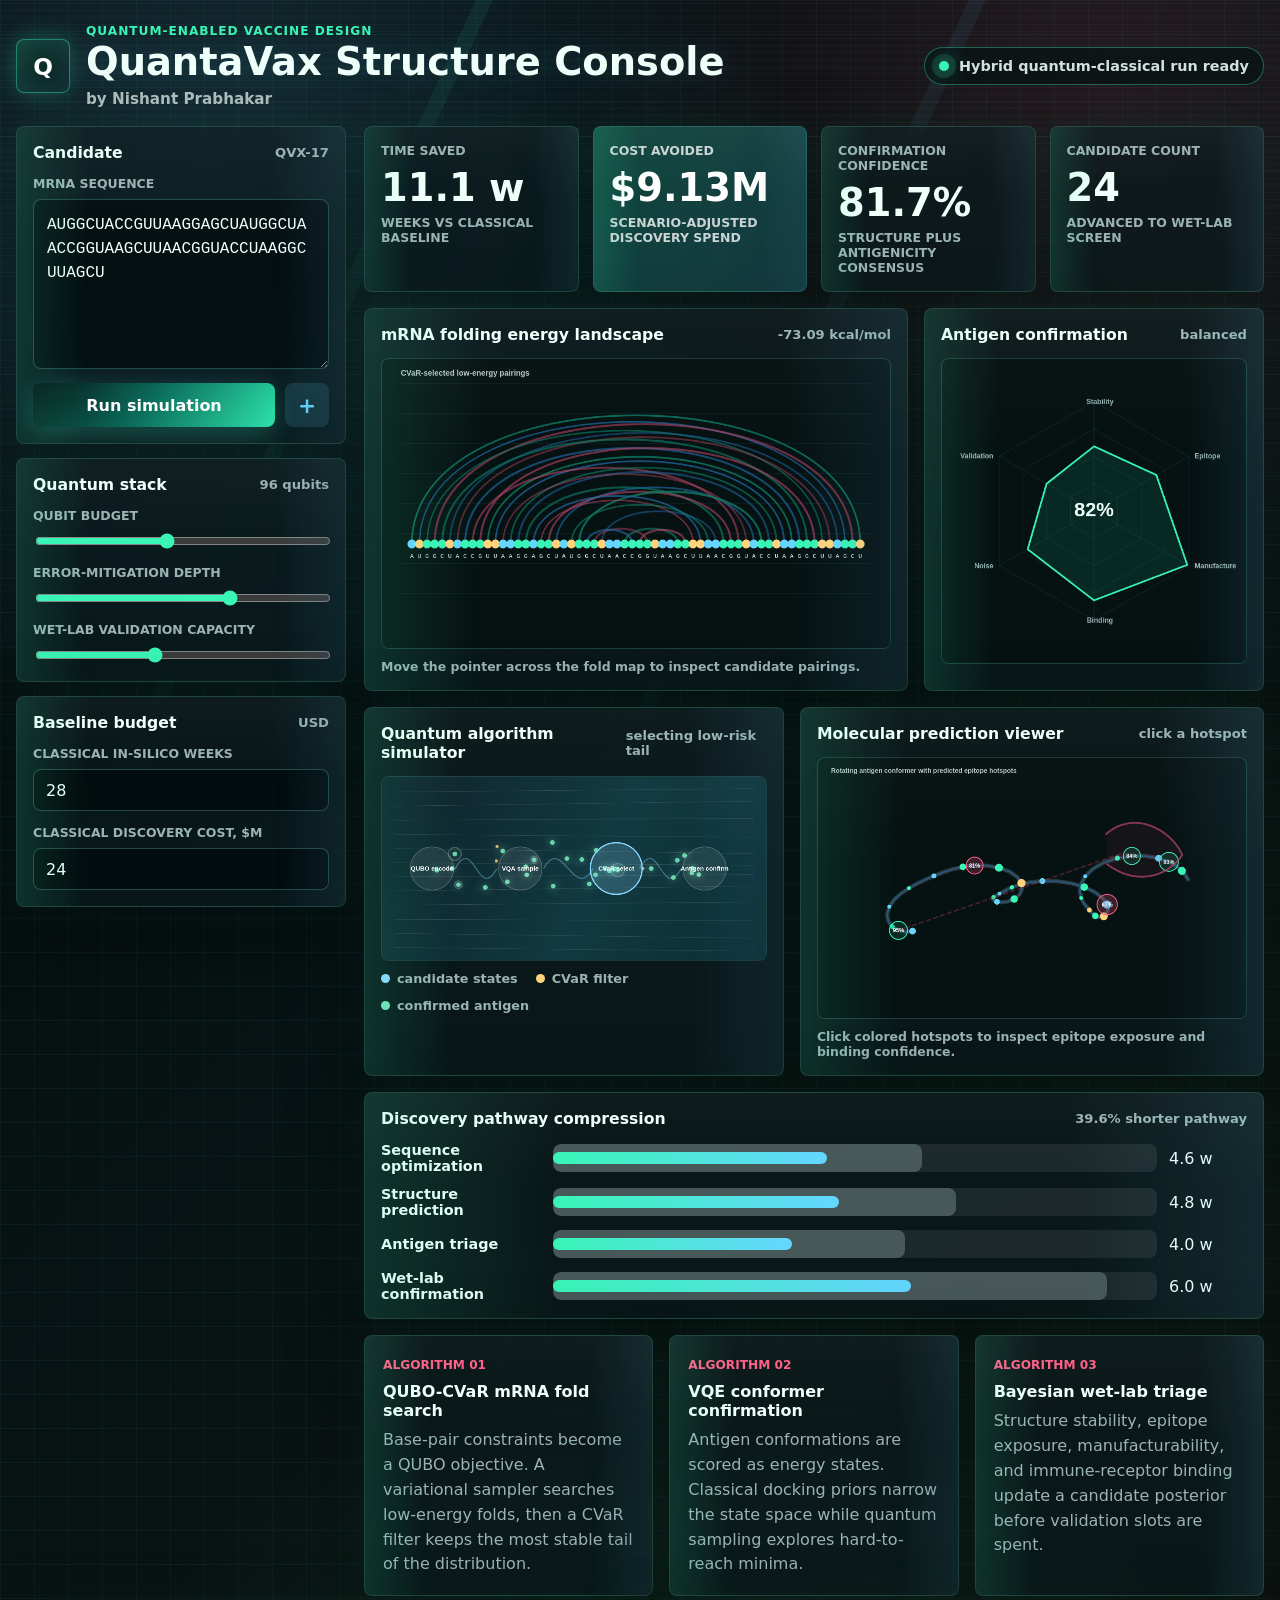
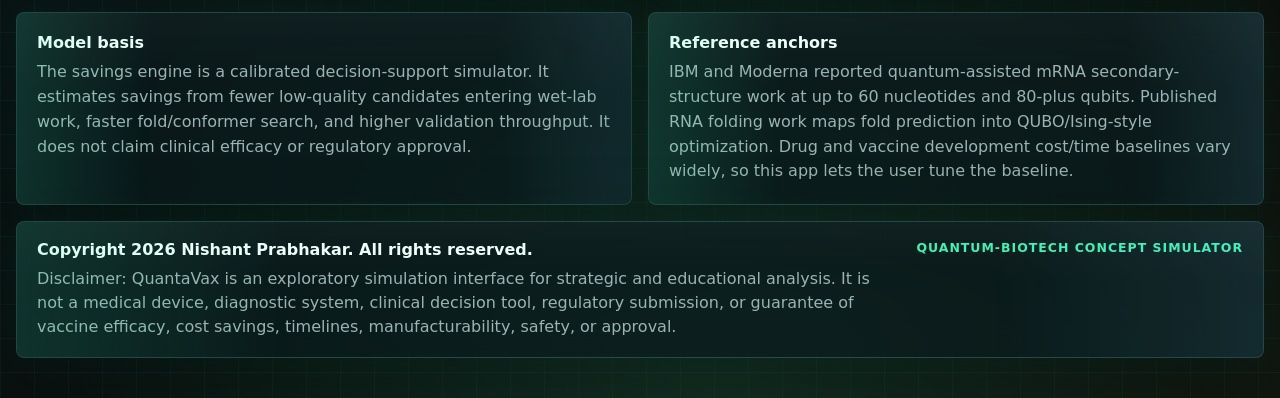
==== outputs/index.html @ ada28d78 "Build QuantaVax simulation app" ====
<!doctype html>
<html lang="en">
  <head>
    <meta charset="utf-8" />
    <meta name="viewport" content="width=device-width, initial-scale=1" />
    <title>QuantaVax | Quantum Vaccine Simulation</title>
    <link rel="stylesheet" href="./styles.css" />
  </head>
  <body>
    <main class="app-shell">
      <header class="topbar">
        <div class="brand">
          <div class="brand-mark" aria-hidden="true">Q</div>
          <div>
            <p class="eyebrow">Quantum-enabled vaccine design</p>
            <h1>QuantaVax Structure Console</h1>
            <p class="byline">by Nishant Prabhakar</p>
          </div>
        </div>
        <div class="status-strip" aria-label="simulation status">
          <span class="pulse-dot"></span>
          Hybrid quantum-classical run ready
        </div>
      </header>

      <section class="workspace-grid">
        <aside class="control-rail" aria-label="simulation controls">
          <div class="panel compact">
            <div class="panel-head">
              <h2>Candidate</h2>
              <span id="candidateTag">QVX-17</span>
            </div>
            <label class="field">
              <span>mRNA sequence</span>
              <textarea id="sequenceInput" spellcheck="false">AUGGCUACCGUUAAGGAGCUAUGGCUAACCGGUAAGCUUAACGGUACCUAAGGCUUAGCU</textarea>
            </label>
            <div class="button-row">
              <button id="runButton" class="primary-button" type="button">Run simulation</button>
              <button id="mutateButton" class="icon-button" type="button" aria-label="Generate variant" title="Generate variant">+</button>
            </div>
          </div>

          <div class="panel compact">
            <div class="panel-head">
              <h2>Quantum stack</h2>
              <span id="qubitReadout">96 qubits</span>
            </div>
            <label class="slider">
              <span>Qubit budget</span>
              <input id="qubits" type="range" min="48" max="156" value="96" step="12" />
            </label>
            <label class="slider">
              <span>Error-mitigation depth</span>
              <input id="mitigation" type="range" min="1" max="10" value="7" step="1" />
            </label>
            <label class="slider">
              <span>Wet-lab validation capacity</span>
              <input id="labCapacity" type="range" min="4" max="24" value="12" step="2" />
            </label>
          </div>

          <div class="panel compact">
            <div class="panel-head">
              <h2>Baseline budget</h2>
              <span>USD</span>
            </div>
            <label class="field small-field">
              <span>Classical in-silico weeks</span>
              <input id="baseWeeks" type="number" min="4" max="104" value="28" />
            </label>
            <label class="field small-field">
              <span>Classical discovery cost, $M</span>
              <input id="baseCost" type="number" min="1" max="250" value="24" step="0.5" />
            </label>
          </div>
        </aside>

        <section class="main-stage" aria-label="simulation outputs">
          <div class="metric-band">
            <article class="metric-card">
              <span>Time saved</span>
              <strong id="timeSaved">--</strong>
              <small id="timeContext">weeks vs classical baseline</small>
            </article>
            <article class="metric-card accent">
              <span>Cost avoided</span>
              <strong id="costSaved">--</strong>
              <small id="costContext">scenario-adjusted discovery spend</small>
            </article>
            <article class="metric-card">
              <span>Confirmation confidence</span>
              <strong id="confidence">--</strong>
              <small>structure plus antigenicity consensus</small>
            </article>
            <article class="metric-card">
              <span>Candidate count</span>
              <strong id="candidateCount">--</strong>
              <small>advanced to wet-lab screen</small>
            </article>
          </div>

          <div class="visual-grid">
            <article class="visual-panel folding-panel">
              <div class="panel-head">
                <h2>mRNA folding energy landscape</h2>
                <span id="energyReadout">0.00 kcal/mol</span>
              </div>
              <canvas id="foldCanvas" width="920" height="520" aria-label="RNA folding visualization"></canvas>
              <div class="canvas-hint" id="foldHint">Move the pointer across the fold map to inspect candidate pairings.</div>
            </article>

            <article class="visual-panel">
              <div class="panel-head">
                <h2>Antigen confirmation</h2>
                <span id="riskLabel">balanced</span>
              </div>
              <canvas id="radarCanvas" width="520" height="520" aria-label="antigen confirmation radar"></canvas>
            </article>
          </div>

          <div class="simulation-grid">
            <article class="visual-panel quantum-panel">
              <div class="panel-head">
                <h2>Quantum algorithm simulator</h2>
                <span id="quantumStage">sampling states</span>
              </div>
              <canvas id="quantumCanvas" width="920" height="440" aria-label="animated quantum algorithm flow"></canvas>
              <div class="algorithm-legend">
                <span><b class="dot sample"></b>candidate states</span>
                <span><b class="dot filter"></b>CVaR filter</span>
                <span><b class="dot confirm"></b>confirmed antigen</span>
              </div>
            </article>

            <article class="visual-panel molecule-panel">
              <div class="panel-head">
                <h2>Molecular prediction viewer</h2>
                <span id="hotspotReadout">click a hotspot</span>
              </div>
              <canvas id="moleculeCanvas" width="920" height="560" aria-label="interactive molecular prediction viewer"></canvas>
              <div class="canvas-hint">Click colored hotspots to inspect epitope exposure and binding confidence.</div>
            </article>
          </div>

          <section class="timeline-panel">
            <div class="panel-head">
              <h2>Discovery pathway compression</h2>
              <span id="compressionReadout">--</span>
            </div>
            <div class="timeline" id="timeline"></div>
          </section>

          <section class="algorithm-grid">
            <article class="algorithm-card">
              <span>Algorithm 01</span>
              <h3>QUBO-CVaR mRNA fold search</h3>
              <p>Base-pair constraints become a QUBO objective. A variational sampler searches low-energy folds, then a CVaR filter keeps the most stable tail of the distribution.</p>
            </article>
            <article class="algorithm-card">
              <span>Algorithm 02</span>
              <h3>VQE conformer confirmation</h3>
              <p>Antigen conformations are scored as energy states. Classical docking priors narrow the state space while quantum sampling explores hard-to-reach minima.</p>
            </article>
            <article class="algorithm-card">
              <span>Algorithm 03</span>
              <h3>Bayesian wet-lab triage</h3>
              <p>Structure stability, epitope exposure, manufacturability, and immune-receptor binding update a candidate posterior before validation slots are spent.</p>
            </article>
          </section>
        </section>
      </section>

      <section class="evidence-band">
        <article>
          <h2>Model basis</h2>
          <p>The savings engine is a calibrated decision-support simulator. It estimates savings from fewer low-quality candidates entering wet-lab work, faster fold/conformer search, and higher validation throughput. It does not claim clinical efficacy or regulatory approval.</p>
        </article>
        <article>
          <h2>Reference anchors</h2>
          <p>IBM and Moderna reported quantum-assisted mRNA secondary-structure work at up to 60 nucleotides and 80-plus qubits. Published RNA folding work maps fold prediction into QUBO/Ising-style optimization. Drug and vaccine development cost/time baselines vary widely, so this app lets the user tune the baseline.</p>
        </article>
      </section>

      <footer class="site-footer">
        <div>
          <strong>Copyright 2026 Nishant Prabhakar. All rights reserved.</strong>
          <p>Disclaimer: QuantaVax is an exploratory simulation interface for strategic and educational analysis. It is not a medical device, diagnostic system, clinical decision tool, regulatory submission, or guarantee of vaccine efficacy, cost savings, timelines, manufacturability, safety, or approval.</p>
        </div>
        <span>Quantum-biotech concept simulator</span>
      </footer>
    </main>

    <script src="./app.js"></script>
  </body>
</html>
---- outputs/styles.css ----
:root {
  color-scheme: dark;
  --ink: #effffa;
  --muted: #9bb4b3;
  --line: rgba(126, 242, 216, 0.22);
  --panel: rgba(10, 26, 28, 0.72);
  --green: #39f5b6;
  --blue: #65d6ff;
  --rose: #ff5e87;
  --amber: #ffd37c;
  --blue-soft: rgba(101, 214, 255, 0.14);
  --shadow: 0 24px 80px rgba(0, 0, 0, 0.42), 0 0 42px rgba(57, 245, 182, 0.08);
}

* {
  box-sizing: border-box;
}

html {
  min-height: 100%;
  background:
    linear-gradient(rgba(101, 214, 255, 0.05) 1px, transparent 1px),
    linear-gradient(90deg, rgba(57, 245, 182, 0.045) 1px, transparent 1px),
    radial-gradient(circle at 16% 10%, rgba(101, 214, 255, 0.18), transparent 28%),
    radial-gradient(circle at 86% 4%, rgba(255, 94, 135, 0.12), transparent 25%),
    radial-gradient(circle at 55% 100%, rgba(57, 245, 182, 0.14), transparent 32%),
    linear-gradient(135deg, #04090b 0%, #071314 42%, #11120d 100%);
  background-size: 34px 34px, 34px 34px, auto, auto, auto, auto;
}

body {
  min-height: 100%;
  margin: 0;
  color: var(--ink);
  font-family: Inter, ui-sans-serif, system-ui, -apple-system, BlinkMacSystemFont, "Segoe UI", sans-serif;
}

body::before {
  content: "";
  position: fixed;
  inset: 0;
  z-index: -1;
  pointer-events: none;
  background:
    linear-gradient(115deg, transparent 0 28%, rgba(57, 245, 182, 0.08) 28% 29%, transparent 29% 57%, rgba(101, 214, 255, 0.07) 57% 58%, transparent 58%),
    repeating-linear-gradient(0deg, rgba(255, 255, 255, 0.035) 0 1px, transparent 1px 7px);
  mask-image: linear-gradient(180deg, rgba(0, 0, 0, 0.92), rgba(0, 0, 0, 0.25));
}

button,
input,
textarea {
  font: inherit;
}

.app-shell {
  width: min(1680px, calc(100% - 32px));
  margin: 0 auto;
  padding: 24px 0 40px;
}

.topbar {
  display: flex;
  align-items: center;
  justify-content: space-between;
  gap: 24px;
  min-height: 78px;
}

.brand {
  display: flex;
  align-items: center;
  gap: 16px;
}

.brand-mark {
  display: grid;
  place-items: center;
  width: 54px;
  height: 54px;
  border: 1px solid rgba(57, 245, 182, 0.45);
  border-radius: 8px;
  background: linear-gradient(135deg, rgba(57, 245, 182, 0.18), rgba(101, 214, 255, 0.08)), #071314;
  color: #ffffff;
  font-size: 1.45rem;
  font-weight: 800;
  box-shadow: 0 0 24px rgba(57, 245, 182, 0.28), inset 0 0 24px rgba(101, 214, 255, 0.12);
}

.eyebrow {
  margin: 0 0 4px;
  color: var(--green);
  font-size: 0.76rem;
  font-weight: 800;
  letter-spacing: 0.08em;
  text-transform: uppercase;
}

h1,
h2,
h3,
p {
  margin-top: 0;
}

h1 {
  margin-bottom: 0;
  font-size: clamp(1.45rem, 3vw, 2.4rem);
  line-height: 1.05;
  text-shadow: 0 0 30px rgba(101, 214, 255, 0.2);
}

.byline {
  margin: 8px 0 0;
  color: rgba(239, 255, 250, 0.72);
  font-size: 0.95rem;
  font-weight: 750;
}

.status-strip {
  display: inline-flex;
  align-items: center;
  gap: 10px;
  min-height: 38px;
  padding: 0 14px;
  border: 1px solid rgba(57, 245, 182, 0.38);
  border-radius: 999px;
  background: rgba(7, 19, 20, 0.72);
  color: rgba(239, 255, 250, 0.88);
  font-size: 0.9rem;
  font-weight: 700;
}

.pulse-dot {
  width: 10px;
  height: 10px;
  border-radius: 999px;
  background: var(--green);
  box-shadow: 0 0 0 7px rgba(57, 245, 182, 0.14), 0 0 22px rgba(57, 245, 182, 0.8);
}

.workspace-grid {
  display: grid;
  grid-template-columns: 330px minmax(0, 1fr);
  gap: 18px;
  align-items: start;
  margin-top: 18px;
}

.control-rail {
  display: grid;
  gap: 14px;
  position: sticky;
  top: 16px;
}

.panel,
.visual-panel,
.timeline-panel,
.algorithm-card,
.metric-card,
.evidence-band article,
.site-footer {
  position: relative;
  overflow: hidden;
  border: 1px solid var(--line);
  border-radius: 8px;
  background: var(--panel);
  box-shadow: var(--shadow);
  backdrop-filter: blur(18px);
}

.panel::before,
.visual-panel::before,
.timeline-panel::before,
.algorithm-card::before,
.metric-card::before,
.evidence-band article::before,
.site-footer::before {
  content: "";
  position: absolute;
  inset: 0;
  pointer-events: none;
  background:
    linear-gradient(90deg, rgba(57, 245, 182, 0.24), transparent 22%, transparent 78%, rgba(101, 214, 255, 0.18)),
    linear-gradient(180deg, rgba(255, 255, 255, 0.055), transparent 42%);
  opacity: 0.55;
}

.panel.compact {
  padding: 16px;
}

.panel-head {
  display: flex;
  align-items: center;
  justify-content: space-between;
  gap: 12px;
  margin-bottom: 14px;
}

.panel-head h2 {
  margin: 0;
  font-size: 0.98rem;
}

.panel-head span {
  color: var(--muted);
  font-size: 0.82rem;
  font-weight: 800;
}

.field,
.slider {
  display: grid;
  gap: 8px;
  margin-top: 14px;
}

.field span,
.slider span {
  color: var(--muted);
  font-size: 0.78rem;
  font-weight: 800;
  text-transform: uppercase;
}

textarea,
input[type="number"] {
  width: 100%;
  border: 1px solid rgba(126, 242, 216, 0.26);
  border-radius: 8px;
  background: rgba(2, 9, 10, 0.62);
  color: var(--ink);
  outline: none;
}

textarea {
  min-height: 170px;
  padding: 13px;
  resize: vertical;
  font-family: "Cascadia Mono", Consolas, monospace;
  line-height: 1.5;
}

input[type="number"] {
  height: 42px;
  padding: 0 12px;
}

input[type="range"] {
  width: 100%;
  accent-color: var(--green);
}

.button-row {
  display: grid;
  grid-template-columns: 1fr 44px;
  gap: 10px;
  margin-top: 14px;
}

.primary-button,
.icon-button {
  border: 0;
  border-radius: 8px;
  cursor: pointer;
  font-weight: 850;
}

.primary-button {
  min-height: 44px;
  background: linear-gradient(135deg, #061112, #0c6f5d 48%, #2ee8ae);
  color: #ffffff;
  box-shadow: 0 14px 28px rgba(57, 245, 182, 0.18), 0 0 28px rgba(101, 214, 255, 0.12);
}

.icon-button {
  min-height: 44px;
  background: var(--blue-soft);
  color: var(--blue);
  font-size: 1.35rem;
}

.main-stage {
  display: grid;
  gap: 16px;
  min-width: 0;
}

.metric-band {
  display: grid;
  grid-template-columns: repeat(4, minmax(0, 1fr));
  gap: 14px;
}

.metric-card {
  min-height: 112px;
  padding: 16px;
}

.metric-card span,
.metric-card small {
  display: block;
  color: var(--muted);
  font-size: 0.78rem;
  font-weight: 800;
  text-transform: uppercase;
}

.metric-card strong {
  display: block;
  margin: 12px 0 8px;
  font-size: clamp(1.7rem, 3vw, 2.55rem);
  line-height: 0.95;
}

.metric-card.accent {
  background: linear-gradient(135deg, rgba(57, 245, 182, 0.2), rgba(101, 214, 255, 0.16)), rgba(6, 29, 31, 0.92);
  color: #ffffff;
}

.metric-card.accent span,
.metric-card.accent small {
  color: rgba(255, 255, 255, 0.78);
}

.visual-grid {
  display: grid;
  grid-template-columns: minmax(0, 1.4fr) minmax(340px, 0.8fr);
  gap: 16px;
}

.simulation-grid {
  display: grid;
  grid-template-columns: minmax(0, 0.95fr) minmax(0, 1.05fr);
  gap: 16px;
}

.visual-panel,
.timeline-panel {
  min-width: 0;
  padding: 16px;
}

canvas {
  display: block;
  width: 100%;
  border: 1px solid rgba(126, 242, 216, 0.18);
  border-radius: 8px;
  background: linear-gradient(180deg, rgba(10, 26, 28, 0.92), rgba(4, 13, 14, 0.9)), repeating-linear-gradient(90deg, rgba(57, 245, 182, 0.04) 0 1px, transparent 1px 42px);
}

.folding-panel canvas {
  aspect-ratio: 1.75 / 1;
}

#radarCanvas {
  aspect-ratio: 1 / 1;
}

#quantumCanvas {
  aspect-ratio: 2.09 / 1;
  background: linear-gradient(180deg, rgba(5, 15, 18, 0.98), rgba(7, 28, 31, 0.96)), repeating-linear-gradient(90deg, rgba(255, 255, 255, 0.045) 0 1px, transparent 1px 46px);
}

#moleculeCanvas {
  aspect-ratio: 1.64 / 1;
  cursor: crosshair;
  background: radial-gradient(circle at 50% 45%, rgba(57, 245, 182, 0.16), transparent 42%), linear-gradient(180deg, rgba(9, 28, 30, 0.94), rgba(3, 13, 14, 0.96));
}

.canvas-hint {
  margin-top: 10px;
  color: var(--muted);
  font-size: 0.78rem;
  font-weight: 750;
}

.algorithm-legend {
  display: flex;
  flex-wrap: wrap;
  gap: 12px 18px;
  margin-top: 10px;
  color: var(--muted);
  font-size: 0.8rem;
  font-weight: 800;
}

.dot {
  display: inline-block;
  width: 9px;
  height: 9px;
  margin-right: 7px;
  border-radius: 999px;
}

.dot.sample {
  background: #8bd7ff;
}

.dot.filter {
  background: #ffd37c;
}

.dot.confirm {
  background: #72e2b8;
}

.timeline {
  display: grid;
  gap: 12px;
}

.timeline-row {
  display: grid;
  grid-template-columns: 160px minmax(0, 1fr) 78px;
  gap: 12px;
  align-items: center;
}

.timeline-row strong {
  font-size: 0.9rem;
}

.bar-track {
  position: relative;
  height: 28px;
  overflow: hidden;
  border-radius: 8px;
  background: rgba(255, 255, 255, 0.08);
}

.bar-base,
.bar-quantum {
  position: absolute;
  top: 0;
  bottom: 0;
  left: 0;
  border-radius: 8px;
}

.bar-base {
  background: rgba(155, 180, 179, 0.34);
}

.bar-quantum {
  top: 8px;
  bottom: 8px;
  background: linear-gradient(90deg, var(--green), var(--blue));
}

.algorithm-grid {
  display: grid;
  grid-template-columns: repeat(3, minmax(0, 1fr));
  gap: 16px;
}

.algorithm-card {
  padding: 18px;
}

.algorithm-card span {
  color: var(--rose);
  font-size: 0.76rem;
  font-weight: 900;
  text-transform: uppercase;
}

.algorithm-card h3 {
  margin: 9px 0 8px;
  font-size: 1rem;
}

.algorithm-card p,
.evidence-band p {
  margin-bottom: 0;
  color: var(--muted);
  line-height: 1.55;
}

.evidence-band {
  display: grid;
  grid-template-columns: repeat(2, minmax(0, 1fr));
  gap: 16px;
  margin-top: 16px;
}

.evidence-band article {
  padding: 20px;
}

.evidence-band h2 {
  margin-bottom: 8px;
  font-size: 1rem;
}

.site-footer {
  display: flex;
  justify-content: space-between;
  gap: 24px;
  margin-top: 16px;
  padding: 18px 20px;
}

.site-footer strong {
  display: block;
  margin-bottom: 8px;
}

.site-footer p {
  max-width: 980px;
  margin-bottom: 0;
  color: var(--muted);
  line-height: 1.5;
}

.site-footer span {
  flex: 0 0 auto;
  color: var(--green);
  font-size: 0.78rem;
  font-weight: 900;
  letter-spacing: 0.08em;
  text-transform: uppercase;
}

@media (max-width: 1100px) {
  .workspace-grid,
  .visual-grid,
  .simulation-grid,
  .evidence-band {
    grid-template-columns: 1fr;
  }

  .control-rail {
    position: static;
    grid-template-columns: repeat(3, minmax(0, 1fr));
  }

  .metric-band,
  .algorithm-grid {
    grid-template-columns: repeat(2, minmax(0, 1fr));
  }
}

@media (max-width: 760px) {
  .app-shell {
    width: min(100% - 20px, 1680px);
    padding-top: 12px;
  }

  .topbar,
  .brand {
    align-items: flex-start;
  }

  .topbar {
    flex-direction: column;
  }

  .control-rail,
  .metric-band,
  .algorithm-grid {
    grid-template-columns: 1fr;
  }

  .timeline-row {
    grid-template-columns: 1fr;
  }

  .status-strip {
    width: 100%;
    justify-content: center;
  }

  .site-footer {
    flex-direction: column;
  }
}
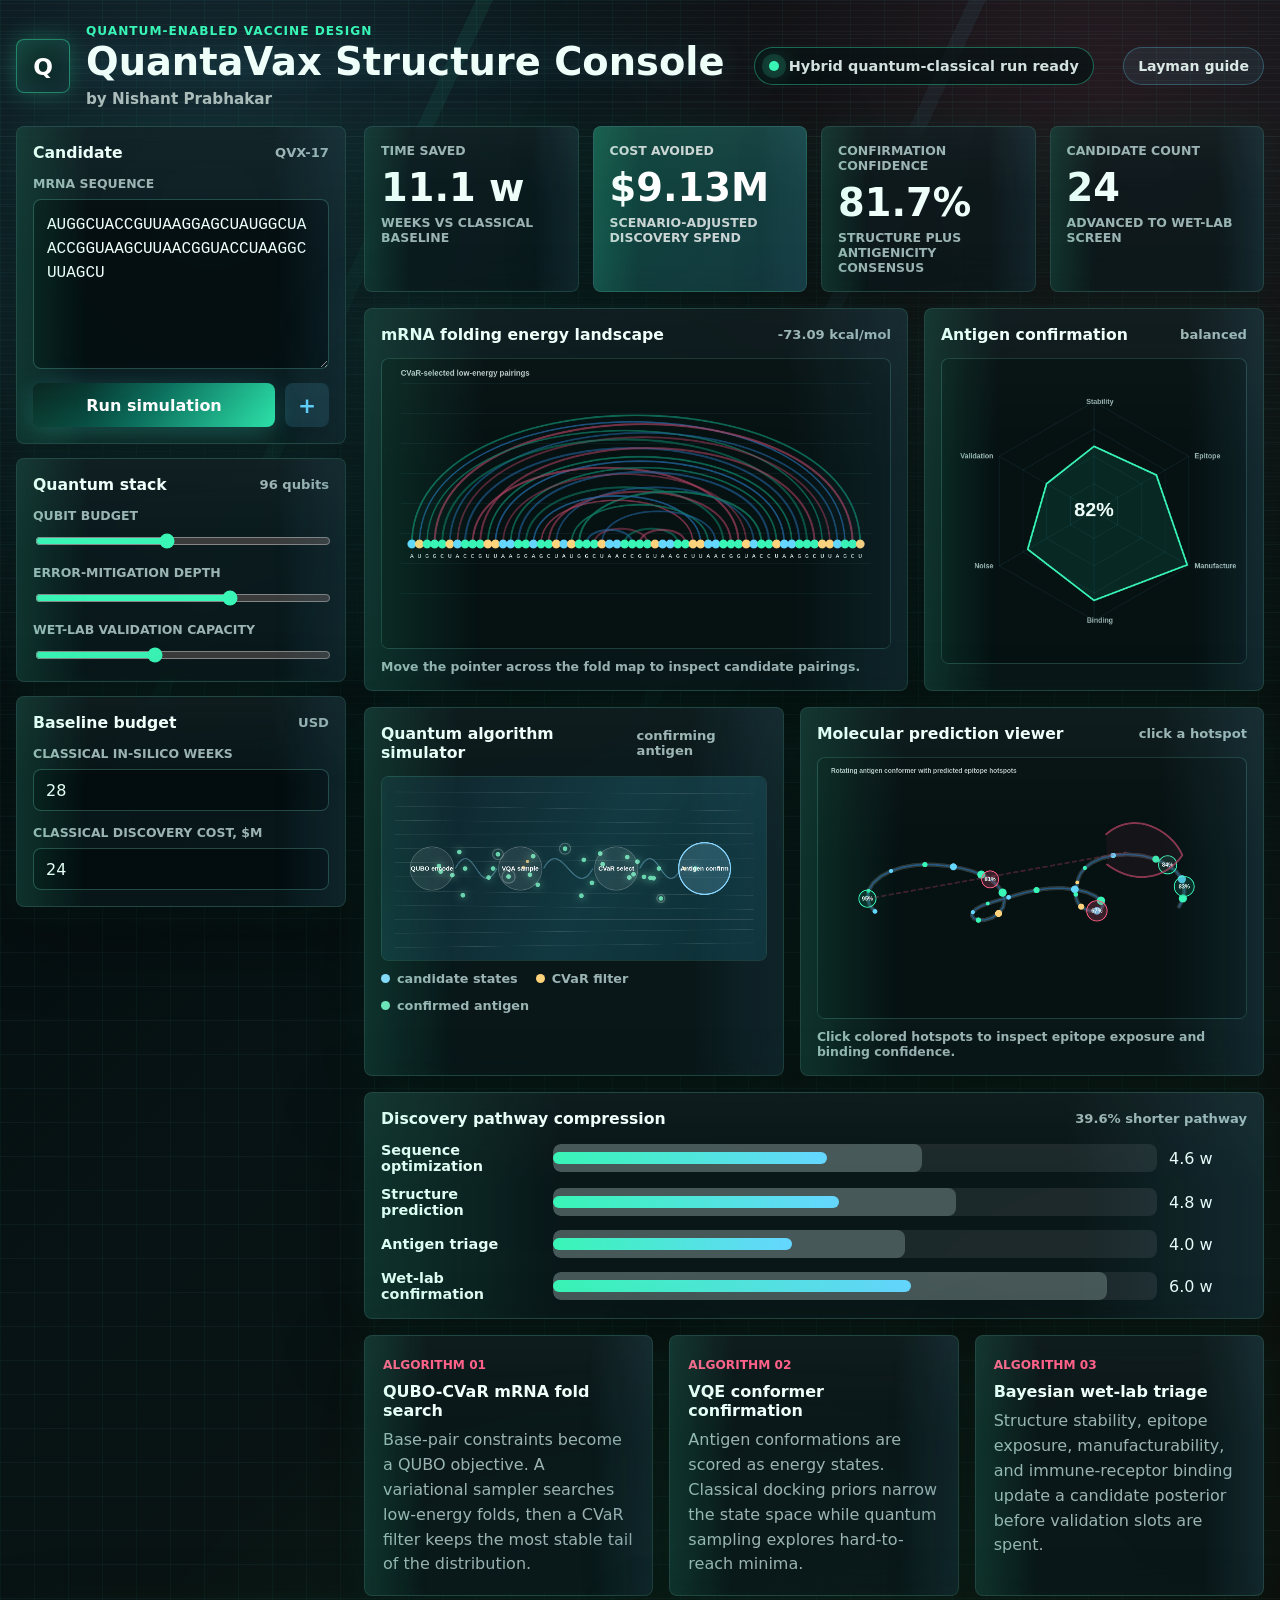
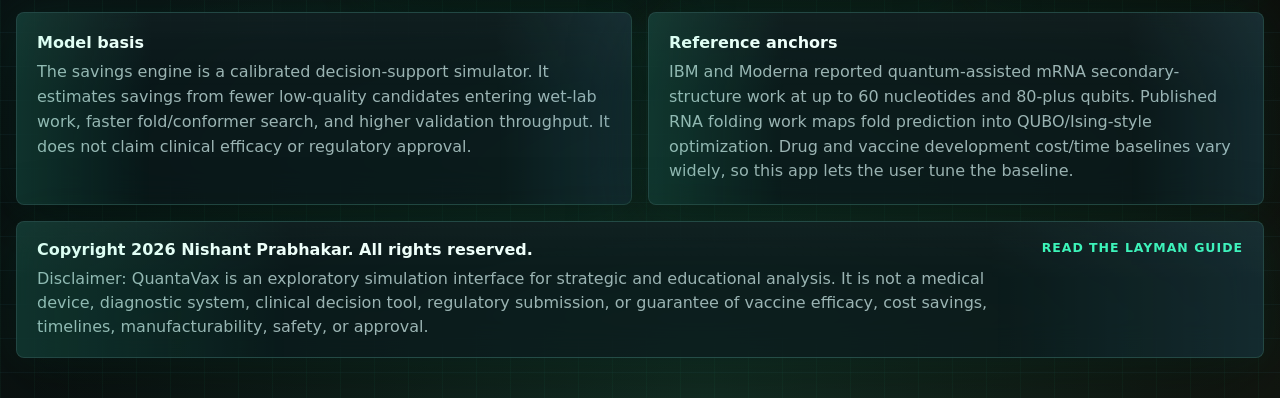
==== commit 3f7d69bd: "Add layman guide page" ====
--- a/outputs/index.html
+++ b/outputs/index.html
@@ -21,6 +21,9 @@
           <span class="pulse-dot"></span>
           Hybrid quantum-classical run ready
         </div>
+        <nav class="top-actions" aria-label="site navigation">
+          <a href="./learn.html">Layman guide</a>
+        </nav>
       </header>
 
       <section class="workspace-grid">
@@ -186,7 +189,7 @@
           <strong>Copyright 2026 Nishant Prabhakar. All rights reserved.</strong>
           <p>Disclaimer: QuantaVax is an exploratory simulation interface for strategic and educational analysis. It is not a medical device, diagnostic system, clinical decision tool, regulatory submission, or guarantee of vaccine efficacy, cost savings, timelines, manufacturability, safety, or approval.</p>
         </div>
-        <span>Quantum-biotech concept simulator</span>
+        <span><a href="./learn.html">Read the layman guide</a></span>
       </footer>
     </main>
 
--- a/outputs/styles.css
+++ b/outputs/styles.css
@@ -129,6 +129,31 @@
   color: rgba(239, 255, 250, 0.88);
   font-size: 0.9rem;
   font-weight: 700;
+}
+
+.top-actions {
+  display: inline-flex;
+  align-items: center;
+  gap: 10px;
+}
+
+.top-actions a,
+.site-footer a {
+  color: var(--green);
+  text-decoration: none;
+}
+
+.top-actions a {
+  display: inline-flex;
+  align-items: center;
+  min-height: 38px;
+  padding: 0 14px;
+  border: 1px solid rgba(101, 214, 255, 0.28);
+  border-radius: 999px;
+  background: rgba(101, 214, 255, 0.08);
+  color: rgba(239, 255, 250, 0.9);
+  font-size: 0.88rem;
+  font-weight: 850;
 }
 
 .pulse-dot {
@@ -524,11 +549,145 @@
   text-transform: uppercase;
 }
 
+.explain-shell {
+  max-width: 1320px;
+}
+
+.explain-hero,
+.process-panel,
+.explain-card,
+.signal-tile {
+  position: relative;
+  overflow: hidden;
+  border: 1px solid var(--line);
+  border-radius: 8px;
+  background: var(--panel);
+  box-shadow: var(--shadow);
+  backdrop-filter: blur(18px);
+}
+
+.explain-hero {
+  display: grid;
+  grid-template-columns: minmax(0, 1.45fr) minmax(280px, 0.55fr);
+  gap: 18px;
+  margin-top: 20px;
+  padding: clamp(22px, 4vw, 42px);
+}
+
+.explain-hero h2 {
+  max-width: 980px;
+  margin-bottom: 16px;
+  font-size: clamp(1.7rem, 4vw, 3.5rem);
+  line-height: 1.03;
+}
+
+.explain-hero p,
+.explain-card p,
+.process-steps p,
+.readout-list p,
+.signal-tile p {
+  color: var(--muted);
+  line-height: 1.65;
+}
+
+.section-kicker {
+  display: inline-block;
+  margin-bottom: 12px;
+  color: var(--green);
+  font-size: 0.78rem;
+  font-weight: 950;
+  letter-spacing: 0.08em;
+  text-transform: uppercase;
+}
+
+.signal-tile {
+  align-self: stretch;
+  padding: 22px;
+  background: linear-gradient(135deg, rgba(57, 245, 182, 0.14), rgba(101, 214, 255, 0.08)), rgba(6, 29, 31, 0.92);
+}
+
+.signal-tile span {
+  display: block;
+  color: var(--muted);
+  font-size: 0.78rem;
+  font-weight: 900;
+  text-transform: uppercase;
+}
+
+.signal-tile strong {
+  display: block;
+  margin: 18px 0 12px;
+  font-size: clamp(1.8rem, 3vw, 2.8rem);
+  line-height: 0.95;
+}
+
+.explain-grid {
+  display: grid;
+  grid-template-columns: repeat(2, minmax(0, 1fr));
+  gap: 16px;
+  margin-top: 16px;
+}
+
+.explain-grid.three {
+  grid-template-columns: repeat(3, minmax(0, 1fr));
+}
+
+.explain-card,
+.process-panel {
+  padding: 22px;
+}
+
+.explain-card h2 {
+  margin-bottom: 10px;
+  font-size: 1.25rem;
+}
+
+.process-panel {
+  margin-top: 16px;
+}
+
+.process-steps {
+  display: grid;
+  grid-template-columns: repeat(5, minmax(0, 1fr));
+  gap: 12px;
+}
+
+.process-steps article {
+  min-height: 180px;
+  padding: 16px;
+  border: 1px solid rgba(126, 242, 216, 0.16);
+  border-radius: 8px;
+  background: rgba(2, 9, 10, 0.28);
+}
+
+.process-steps strong,
+.readout-list strong {
+  color: var(--ink);
+}
+
+.readout-list {
+  display: grid;
+  gap: 12px;
+}
+
+.readout-list p {
+  margin: 0;
+  padding: 14px 16px;
+  border-left: 3px solid var(--green);
+  background: rgba(2, 9, 10, 0.28);
+}
+
+.caution {
+  border-color: rgba(255, 211, 124, 0.28);
+}
+
 @media (max-width: 1100px) {
   .workspace-grid,
   .visual-grid,
   .simulation-grid,
-  .evidence-band {
+  .evidence-band,
+  .explain-hero,
+  .explain-grid.three {
     grid-template-columns: 1fr;
   }
 
@@ -538,7 +697,8 @@
   }
 
   .metric-band,
-  .algorithm-grid {
+  .algorithm-grid,
+  .process-steps {
     grid-template-columns: repeat(2, minmax(0, 1fr));
   }
 }
@@ -573,7 +733,21 @@
     justify-content: center;
   }
 
+  .top-actions {
+    width: 100%;
+  }
+
+  .top-actions a {
+    width: 100%;
+    justify-content: center;
+  }
+
   .site-footer {
     flex-direction: column;
   }
-}
+
+  .explain-grid,
+  .process-steps {
+    grid-template-columns: 1fr;
+  }
+}
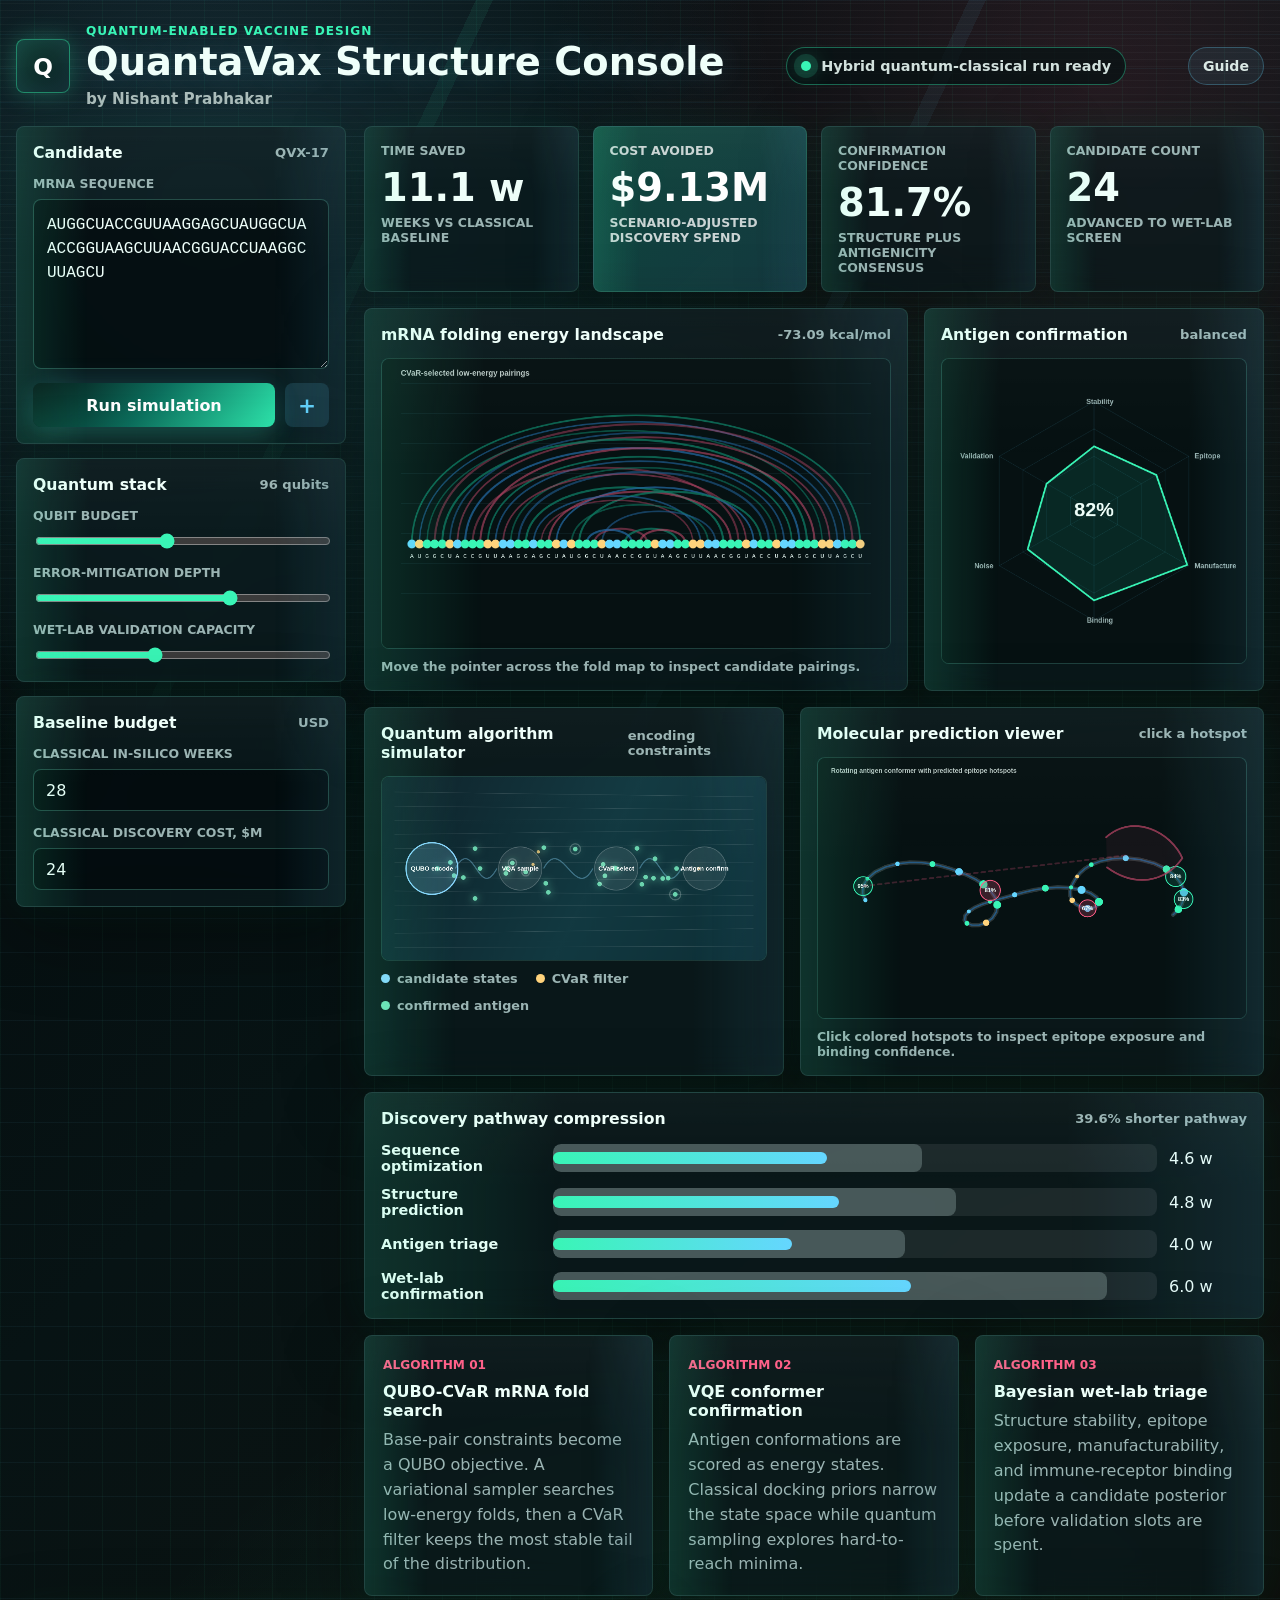
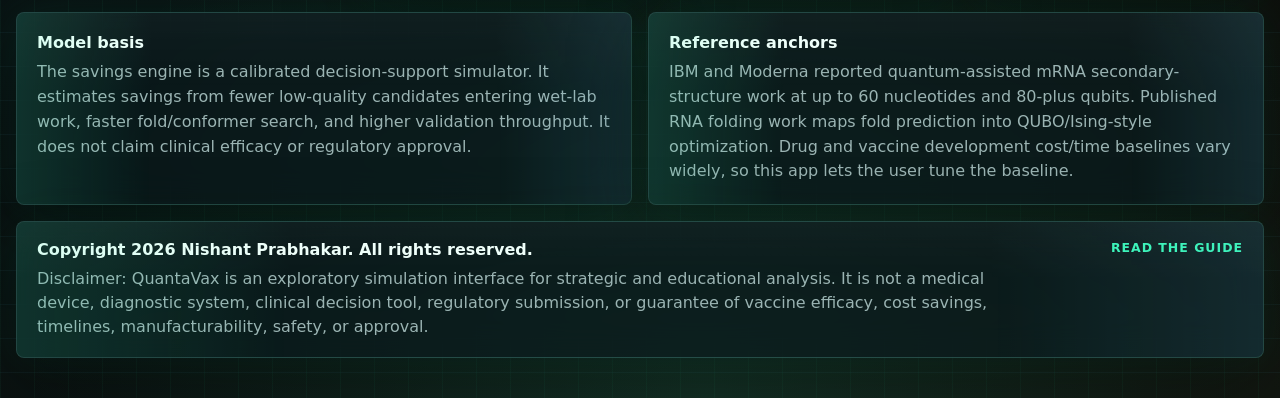
==== commit 9a500bd4: "Redesign guide with detailed explanations" ====
--- a/outputs/index.html
+++ b/outputs/index.html
@@ -22,7 +22,7 @@
           Hybrid quantum-classical run ready
         </div>
         <nav class="top-actions" aria-label="site navigation">
-          <a href="./learn.html">Layman guide</a>
+          <a href="./learn.html">Guide</a>
         </nav>
       </header>
 
@@ -189,7 +189,7 @@
           <strong>Copyright 2026 Nishant Prabhakar. All rights reserved.</strong>
           <p>Disclaimer: QuantaVax is an exploratory simulation interface for strategic and educational analysis. It is not a medical device, diagnostic system, clinical decision tool, regulatory submission, or guarantee of vaccine efficacy, cost savings, timelines, manufacturability, safety, or approval.</p>
         </div>
-        <span><a href="./learn.html">Read the layman guide</a></span>
+        <span><a href="./learn.html">Read the guide</a></span>
       </footer>
     </main>
 
--- a/outputs/styles.css
+++ b/outputs/styles.css
@@ -553,10 +553,16 @@
   max-width: 1320px;
 }
 
-.explain-hero,
-.process-panel,
-.explain-card,
-.signal-tile {
+.guide-hero,
+.guide-flow article,
+.interactive-guide,
+.deep-section,
+.detail-card,
+.algorithm-explainer,
+.algorithm-lanes article,
+.accordion-panel,
+.research-panel,
+.guide-summary {
   position: relative;
   overflow: hidden;
   border: 1px solid var(--line);
@@ -566,26 +572,30 @@
   backdrop-filter: blur(18px);
 }
 
-.explain-hero {
-  display: grid;
-  grid-template-columns: minmax(0, 1.45fr) minmax(280px, 0.55fr);
+.guide-hero {
+  display: grid;
+  grid-template-columns: minmax(0, 1.35fr) minmax(280px, 0.65fr);
   gap: 18px;
   margin-top: 20px;
   padding: clamp(22px, 4vw, 42px);
 }
 
-.explain-hero h2 {
+.guide-hero h2 {
   max-width: 980px;
   margin-bottom: 16px;
   font-size: clamp(1.7rem, 4vw, 3.5rem);
   line-height: 1.03;
 }
 
-.explain-hero p,
-.explain-card p,
-.process-steps p,
-.readout-list p,
-.signal-tile p {
+.guide-copy p,
+.guide-flow p,
+.detail-card p,
+.algorithm-lanes p,
+.accordion-panel p,
+.research-panel p,
+.research-panel li,
+.guide-summary p,
+.concept-display p {
   color: var(--muted);
   line-height: 1.65;
 }
@@ -600,13 +610,13 @@
   text-transform: uppercase;
 }
 
-.signal-tile {
+.guide-summary {
   align-self: stretch;
   padding: 22px;
   background: linear-gradient(135deg, rgba(57, 245, 182, 0.14), rgba(101, 214, 255, 0.08)), rgba(6, 29, 31, 0.92);
 }
 
-.signal-tile span {
+.guide-summary span {
   display: block;
   color: var(--muted);
   font-size: 0.78rem;
@@ -614,71 +624,194 @@
   text-transform: uppercase;
 }
 
-.signal-tile strong {
+.guide-summary strong {
   display: block;
   margin: 18px 0 12px;
   font-size: clamp(1.8rem, 3vw, 2.8rem);
   line-height: 0.95;
 }
 
-.explain-grid {
+.guide-flow {
+  display: grid;
+  grid-template-columns: repeat(5, minmax(0, 1fr));
+  gap: 16px;
+  margin-top: 16px;
+}
+
+.guide-flow article {
+  min-height: 190px;
+  padding: 18px;
+}
+
+.guide-flow span,
+.algorithm-lanes span {
+  color: var(--green);
+  font-size: 0.78rem;
+  font-weight: 950;
+  letter-spacing: 0.08em;
+  text-transform: uppercase;
+}
+
+.guide-flow strong {
+  display: block;
+  margin: 16px 0 8px;
+  font-size: 1.1rem;
+}
+
+.interactive-guide,
+.algorithm-explainer,
+.accordion-panel,
+.research-panel,
+.deep-section {
+  margin-top: 16px;
+  padding: 22px;
+}
+
+.concept-layout {
+  display: grid;
+  grid-template-columns: 280px minmax(0, 1fr);
+  gap: 16px;
+}
+
+.concept-controls {
+  display: grid;
+  gap: 10px;
+}
+
+.concept-button {
+  min-height: 54px;
+  border: 1px solid rgba(126, 242, 216, 0.18);
+  border-radius: 8px;
+  background: rgba(2, 9, 10, 0.38);
+  color: var(--ink);
+  cursor: pointer;
+  font-weight: 850;
+  text-align: left;
+  padding: 0 14px;
+}
+
+.concept-button.active {
+  border-color: rgba(57, 245, 182, 0.56);
+  background: linear-gradient(135deg, rgba(57, 245, 182, 0.2), rgba(101, 214, 255, 0.1));
+  box-shadow: 0 0 26px rgba(57, 245, 182, 0.14);
+}
+
+.concept-display {
+  border: 1px solid rgba(126, 242, 216, 0.16);
+  border-radius: 8px;
+  background:
+    radial-gradient(circle at 90% 10%, rgba(101, 214, 255, 0.12), transparent 32%),
+    rgba(2, 9, 10, 0.28);
+  padding: clamp(18px, 3vw, 30px);
+}
+
+.concept-display h2 {
+  max-width: 780px;
+  margin-bottom: 12px;
+  font-size: clamp(1.45rem, 3vw, 2.6rem);
+  line-height: 1.08;
+}
+
+.concept-meter {
+  height: 10px;
+  margin: 22px 0 14px;
+  overflow: hidden;
+  border-radius: 999px;
+  background: rgba(255, 255, 255, 0.1);
+}
+
+.concept-meter span {
+  display: block;
+  width: 0;
+  height: 100%;
+  border-radius: inherit;
+  background: linear-gradient(90deg, var(--green), var(--blue), var(--amber));
+  transition: width 260ms ease;
+}
+
+.concept-note {
+  margin-bottom: 0;
+  font-size: 0.92rem;
+}
+
+.section-intro {
+  max-width: 880px;
+  margin-bottom: 18px;
+}
+
+.section-intro h2 {
+  font-size: clamp(1.55rem, 3vw, 2.65rem);
+  line-height: 1.07;
+}
+
+.detail-grid {
   display: grid;
   grid-template-columns: repeat(2, minmax(0, 1fr));
   gap: 16px;
-  margin-top: 16px;
-}
-
-.explain-grid.three {
-  grid-template-columns: repeat(3, minmax(0, 1fr));
-}
-
-.explain-card,
-.process-panel {
-  padding: 22px;
-}
-
-.explain-card h2 {
+}
+
+.detail-card {
+  padding: 20px;
+  background: rgba(2, 9, 10, 0.32);
+}
+
+.detail-card h3,
+.algorithm-lanes h3 {
   margin-bottom: 10px;
-  font-size: 1.25rem;
-}
-
-.process-panel {
-  margin-top: 16px;
-}
-
-.process-steps {
-  display: grid;
-  grid-template-columns: repeat(5, minmax(0, 1fr));
+  font-size: 1.18rem;
+}
+
+.algorithm-lanes {
+  display: grid;
+  grid-template-columns: repeat(4, minmax(0, 1fr));
   gap: 12px;
 }
 
-.process-steps article {
-  min-height: 180px;
-  padding: 16px;
-  border: 1px solid rgba(126, 242, 216, 0.16);
-  border-radius: 8px;
-  background: rgba(2, 9, 10, 0.28);
-}
-
-.process-steps strong,
-.readout-list strong {
+.algorithm-lanes article {
+  padding: 18px;
+  background: rgba(2, 9, 10, 0.32);
+}
+
+.accordion-panel details {
+  border-top: 1px solid rgba(126, 242, 216, 0.14);
+  padding: 16px 0;
+}
+
+.accordion-panel details:first-of-type {
+  border-top: 0;
+}
+
+.accordion-panel summary {
+  cursor: pointer;
   color: var(--ink);
-}
-
-.readout-list {
+  font-weight: 900;
+}
+
+.accordion-panel p {
+  margin: 12px 0 0;
+}
+
+.research-panel {
+  display: grid;
+  grid-template-columns: minmax(260px, 0.45fr) minmax(0, 0.55fr);
+  gap: 20px;
+}
+
+.research-panel h2 {
+  font-size: clamp(1.45rem, 3vw, 2.4rem);
+  line-height: 1.08;
+}
+
+.research-panel ul {
   display: grid;
   gap: 12px;
-}
-
-.readout-list p {
   margin: 0;
-  padding: 14px 16px;
-  border-left: 3px solid var(--green);
-  background: rgba(2, 9, 10, 0.28);
-}
-
-.caution {
-  border-color: rgba(255, 211, 124, 0.28);
+  padding-left: 20px;
+}
+
+.research-panel a {
+  color: var(--green);
+  text-decoration: none;
 }
 
 @media (max-width: 1100px) {
@@ -686,8 +819,11 @@
   .visual-grid,
   .simulation-grid,
   .evidence-band,
-  .explain-hero,
-  .explain-grid.three {
+  .guide-hero,
+  .guide-flow,
+  .concept-layout,
+  .research-panel,
+  .algorithm-lanes {
     grid-template-columns: 1fr;
   }
 
@@ -698,7 +834,7 @@
 
   .metric-band,
   .algorithm-grid,
-  .process-steps {
+  .detail-grid {
     grid-template-columns: repeat(2, minmax(0, 1fr));
   }
 }
@@ -746,8 +882,9 @@
     flex-direction: column;
   }
 
-  .explain-grid,
-  .process-steps {
+  .guide-flow,
+  .detail-grid,
+  .algorithm-lanes {
     grid-template-columns: 1fr;
   }
 }
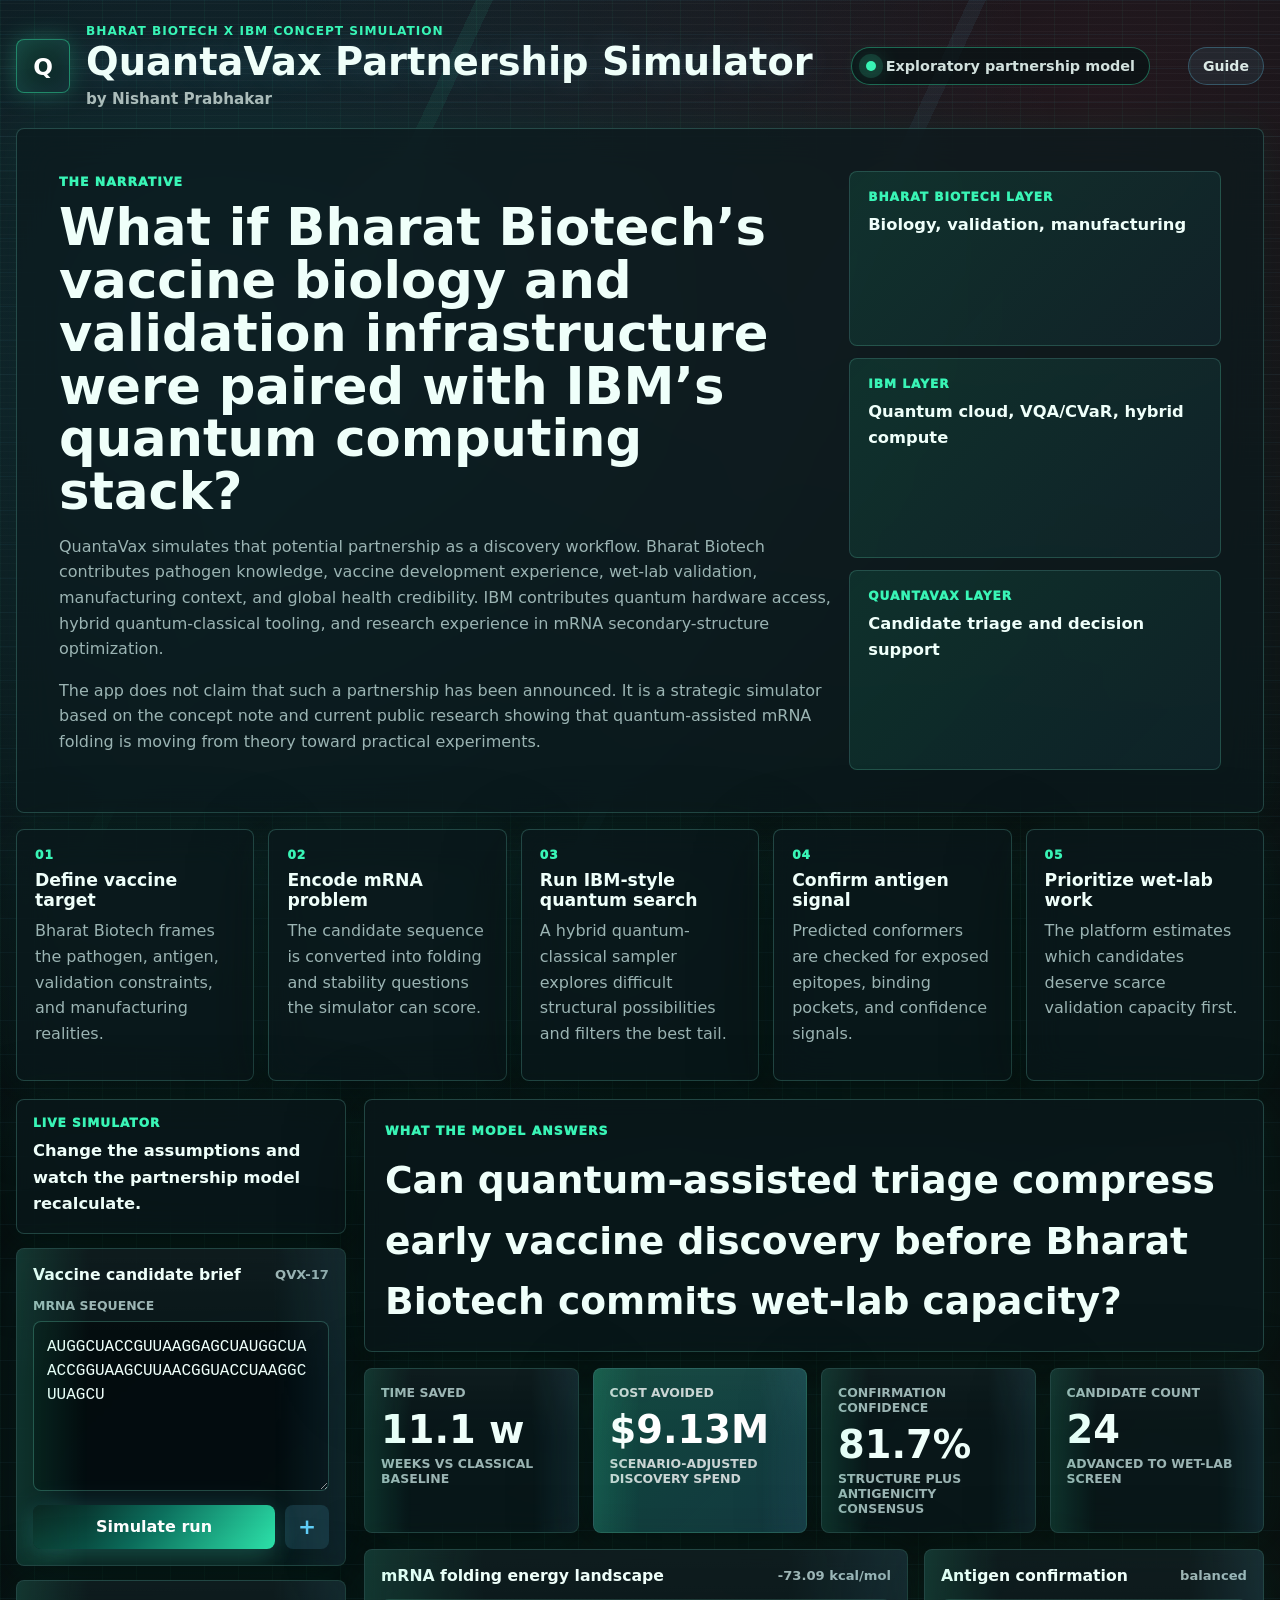
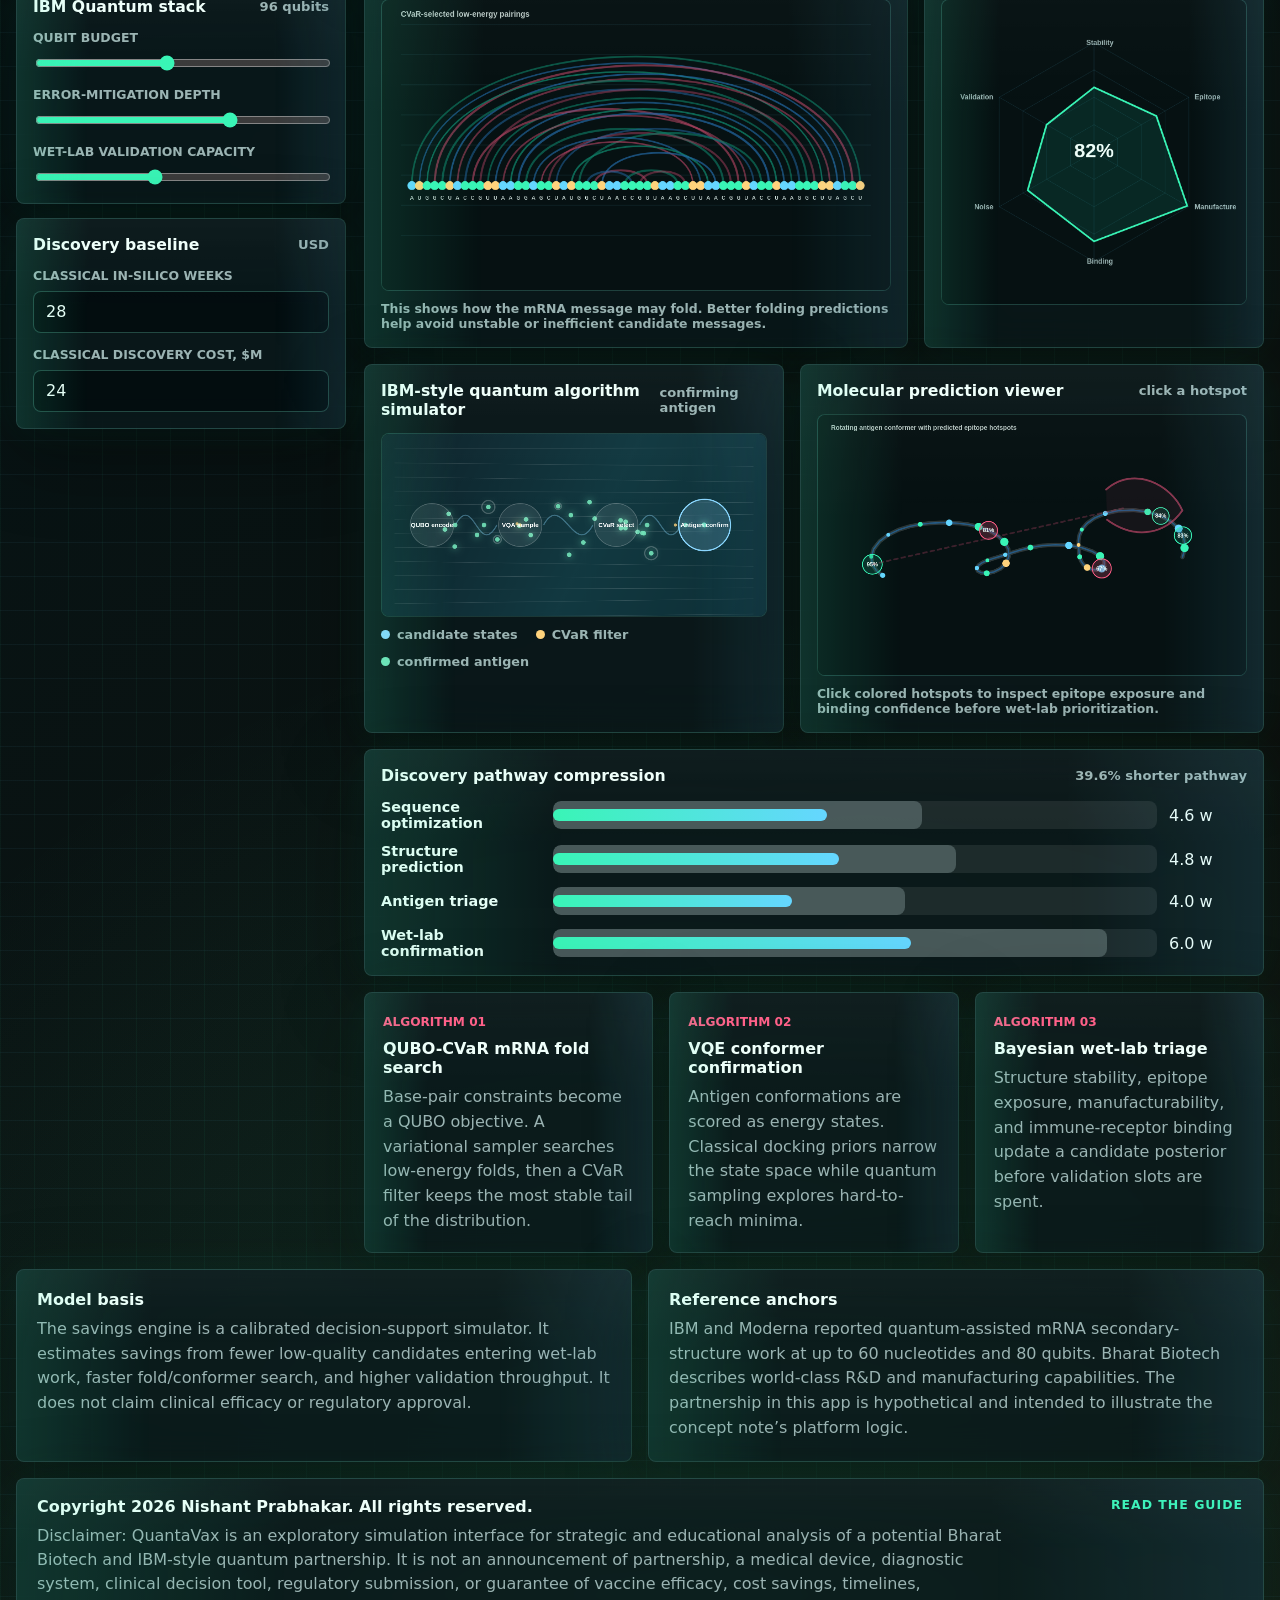
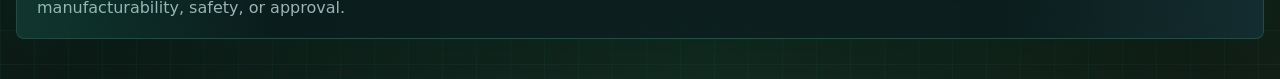
==== commit 074bf7b5: "Refocus app on Bharat Biotech IBM partnership narrative" ====
--- a/outputs/index.html
+++ b/outputs/index.html
@@ -3,7 +3,7 @@
   <head>
     <meta charset="utf-8" />
     <meta name="viewport" content="width=device-width, initial-scale=1" />
-    <title>QuantaVax | Quantum Vaccine Simulation</title>
+    <title>QuantaVax | Partnership Simulation</title>
     <link rel="stylesheet" href="./styles.css" />
   </head>
   <body>
@@ -12,25 +12,80 @@
         <div class="brand">
           <div class="brand-mark" aria-hidden="true">Q</div>
           <div>
-            <p class="eyebrow">Quantum-enabled vaccine design</p>
-            <h1>QuantaVax Structure Console</h1>
+            <p class="eyebrow">Bharat Biotech x IBM concept simulation</p>
+            <h1>QuantaVax Partnership Simulator</h1>
             <p class="byline">by Nishant Prabhakar</p>
           </div>
         </div>
         <div class="status-strip" aria-label="simulation status">
           <span class="pulse-dot"></span>
-          Hybrid quantum-classical run ready
+          Exploratory partnership model
         </div>
         <nav class="top-actions" aria-label="site navigation">
           <a href="./learn.html">Guide</a>
         </nav>
       </header>
 
+      <section class="partnership-hero">
+        <div class="partnership-copy">
+          <span class="section-kicker">The narrative</span>
+          <h2>What if Bharat Biotech’s vaccine biology and validation infrastructure were paired with IBM’s quantum computing stack?</h2>
+          <p>QuantaVax simulates that potential partnership as a discovery workflow. Bharat Biotech contributes pathogen knowledge, vaccine development experience, wet-lab validation, manufacturing context, and global health credibility. IBM contributes quantum hardware access, hybrid quantum-classical tooling, and research experience in mRNA secondary-structure optimization.</p>
+          <p>The app does not claim that such a partnership has been announced. It is a strategic simulator based on the concept note and current public research showing that quantum-assisted mRNA folding is moving from theory toward practical experiments.</p>
+        </div>
+        <aside class="partnership-stack">
+          <article>
+            <span>Bharat Biotech layer</span>
+            <strong>Biology, validation, manufacturing</strong>
+          </article>
+          <article>
+            <span>IBM layer</span>
+            <strong>Quantum cloud, VQA/CVaR, hybrid compute</strong>
+          </article>
+          <article>
+            <span>QuantaVax layer</span>
+            <strong>Candidate triage and decision support</strong>
+          </article>
+        </aside>
+      </section>
+
+      <section class="narrative-flow" aria-label="partnership workflow">
+        <article>
+          <span>01</span>
+          <strong>Define vaccine target</strong>
+          <p>Bharat Biotech frames the pathogen, antigen, validation constraints, and manufacturing realities.</p>
+        </article>
+        <article>
+          <span>02</span>
+          <strong>Encode mRNA problem</strong>
+          <p>The candidate sequence is converted into folding and stability questions the simulator can score.</p>
+        </article>
+        <article>
+          <span>03</span>
+          <strong>Run IBM-style quantum search</strong>
+          <p>A hybrid quantum-classical sampler explores difficult structural possibilities and filters the best tail.</p>
+        </article>
+        <article>
+          <span>04</span>
+          <strong>Confirm antigen signal</strong>
+          <p>Predicted conformers are checked for exposed epitopes, binding pockets, and confidence signals.</p>
+        </article>
+        <article>
+          <span>05</span>
+          <strong>Prioritize wet-lab work</strong>
+          <p>The platform estimates which candidates deserve scarce validation capacity first.</p>
+        </article>
+      </section>
+
       <section class="workspace-grid">
         <aside class="control-rail" aria-label="simulation controls">
+          <div class="rail-intro">
+            <span>Live simulator</span>
+            <strong>Change the assumptions and watch the partnership model recalculate.</strong>
+          </div>
           <div class="panel compact">
             <div class="panel-head">
-              <h2>Candidate</h2>
+              <h2>Vaccine candidate brief</h2>
               <span id="candidateTag">QVX-17</span>
             </div>
             <label class="field">
@@ -38,14 +93,14 @@
               <textarea id="sequenceInput" spellcheck="false">AUGGCUACCGUUAAGGAGCUAUGGCUAACCGGUAAGCUUAACGGUACCUAAGGCUUAGCU</textarea>
             </label>
             <div class="button-row">
-              <button id="runButton" class="primary-button" type="button">Run simulation</button>
+              <button id="runButton" class="primary-button" type="button">Simulate run</button>
               <button id="mutateButton" class="icon-button" type="button" aria-label="Generate variant" title="Generate variant">+</button>
             </div>
           </div>
 
           <div class="panel compact">
             <div class="panel-head">
-              <h2>Quantum stack</h2>
+              <h2>IBM Quantum stack</h2>
               <span id="qubitReadout">96 qubits</span>
             </div>
             <label class="slider">
@@ -64,7 +119,7 @@
 
           <div class="panel compact">
             <div class="panel-head">
-              <h2>Baseline budget</h2>
+              <h2>Discovery baseline</h2>
               <span>USD</span>
             </div>
             <label class="field small-field">
@@ -79,6 +134,10 @@
         </aside>
 
         <section class="main-stage" aria-label="simulation outputs">
+          <div class="stage-intro">
+            <span class="section-kicker">What the model answers</span>
+            <h2>Can quantum-assisted triage compress early vaccine discovery before Bharat Biotech commits wet-lab capacity?</h2>
+          </div>
           <div class="metric-band">
             <article class="metric-card">
               <span>Time saved</span>
@@ -109,7 +168,7 @@
                 <span id="energyReadout">0.00 kcal/mol</span>
               </div>
               <canvas id="foldCanvas" width="920" height="520" aria-label="RNA folding visualization"></canvas>
-              <div class="canvas-hint" id="foldHint">Move the pointer across the fold map to inspect candidate pairings.</div>
+              <div class="canvas-hint" id="foldHint">This shows how the mRNA message may fold. Better folding predictions help avoid unstable or inefficient candidate messages.</div>
             </article>
 
             <article class="visual-panel">
@@ -124,7 +183,7 @@
           <div class="simulation-grid">
             <article class="visual-panel quantum-panel">
               <div class="panel-head">
-                <h2>Quantum algorithm simulator</h2>
+                <h2>IBM-style quantum algorithm simulator</h2>
                 <span id="quantumStage">sampling states</span>
               </div>
               <canvas id="quantumCanvas" width="920" height="440" aria-label="animated quantum algorithm flow"></canvas>
@@ -141,7 +200,7 @@
                 <span id="hotspotReadout">click a hotspot</span>
               </div>
               <canvas id="moleculeCanvas" width="920" height="560" aria-label="interactive molecular prediction viewer"></canvas>
-              <div class="canvas-hint">Click colored hotspots to inspect epitope exposure and binding confidence.</div>
+              <div class="canvas-hint">Click colored hotspots to inspect epitope exposure and binding confidence before wet-lab prioritization.</div>
             </article>
           </div>
 
@@ -180,14 +239,14 @@
         </article>
         <article>
           <h2>Reference anchors</h2>
-          <p>IBM and Moderna reported quantum-assisted mRNA secondary-structure work at up to 60 nucleotides and 80-plus qubits. Published RNA folding work maps fold prediction into QUBO/Ising-style optimization. Drug and vaccine development cost/time baselines vary widely, so this app lets the user tune the baseline.</p>
+          <p>IBM and Moderna reported quantum-assisted mRNA secondary-structure work at up to 60 nucleotides and 80 qubits. Bharat Biotech describes world-class R&D and manufacturing capabilities. The partnership in this app is hypothetical and intended to illustrate the concept note’s platform logic.</p>
         </article>
       </section>
 
       <footer class="site-footer">
         <div>
           <strong>Copyright 2026 Nishant Prabhakar. All rights reserved.</strong>
-          <p>Disclaimer: QuantaVax is an exploratory simulation interface for strategic and educational analysis. It is not a medical device, diagnostic system, clinical decision tool, regulatory submission, or guarantee of vaccine efficacy, cost savings, timelines, manufacturability, safety, or approval.</p>
+          <p>Disclaimer: QuantaVax is an exploratory simulation interface for strategic and educational analysis of a potential Bharat Biotech and IBM-style quantum partnership. It is not an announcement of partnership, a medical device, diagnostic system, clinical decision tool, regulatory submission, or guarantee of vaccine efficacy, cost savings, timelines, manufacturability, safety, or approval.</p>
         </div>
         <span><a href="./learn.html">Read the guide</a></span>
       </footer>
--- a/outputs/styles.css
+++ b/outputs/styles.css
@@ -554,6 +554,10 @@
 }
 
 .guide-hero,
+.partnership-hero,
+.narrative-flow article,
+.rail-intro,
+.stage-intro,
 .guide-flow article,
 .interactive-guide,
 .deep-section,
@@ -572,6 +576,97 @@
   backdrop-filter: blur(18px);
 }
 
+.partnership-hero {
+  display: grid;
+  grid-template-columns: minmax(0, 1.35fr) minmax(300px, 0.65fr);
+  gap: 18px;
+  margin-top: 20px;
+  padding: clamp(22px, 4vw, 42px);
+}
+
+.partnership-copy h2,
+.stage-intro h2 {
+  max-width: 980px;
+  margin-bottom: 16px;
+  font-size: clamp(1.7rem, 4vw, 3.5rem);
+  line-height: 1.03;
+}
+
+.partnership-copy p,
+.narrative-flow p,
+.rail-intro strong,
+.stage-intro h2,
+.partnership-stack strong {
+  line-height: 1.6;
+}
+
+.partnership-copy p,
+.narrative-flow p {
+  color: var(--muted);
+}
+
+.partnership-stack {
+  display: grid;
+  gap: 12px;
+}
+
+.partnership-stack article {
+  padding: 18px;
+  border: 1px solid rgba(126, 242, 216, 0.18);
+  border-radius: 8px;
+  background: linear-gradient(135deg, rgba(57, 245, 182, 0.13), rgba(101, 214, 255, 0.08)), rgba(2, 9, 10, 0.3);
+}
+
+.partnership-stack span,
+.narrative-flow span,
+.rail-intro span {
+  display: block;
+  margin-bottom: 8px;
+  color: var(--green);
+  font-size: 0.76rem;
+  font-weight: 950;
+  letter-spacing: 0.08em;
+  text-transform: uppercase;
+}
+
+.partnership-stack strong,
+.rail-intro strong {
+  display: block;
+  color: var(--ink);
+  font-size: 1.02rem;
+}
+
+.narrative-flow {
+  display: grid;
+  grid-template-columns: repeat(5, minmax(0, 1fr));
+  gap: 14px;
+  margin-top: 16px;
+}
+
+.narrative-flow article {
+  min-height: 190px;
+  padding: 18px;
+}
+
+.narrative-flow strong {
+  display: block;
+  margin-bottom: 8px;
+  font-size: 1.08rem;
+}
+
+.rail-intro {
+  padding: 16px;
+}
+
+.stage-intro {
+  padding: 20px;
+}
+
+.stage-intro h2 {
+  margin-bottom: 0;
+  font-size: clamp(1.35rem, 3vw, 2.35rem);
+}
+
 .guide-hero {
   display: grid;
   grid-template-columns: minmax(0, 1.35fr) minmax(280px, 0.65fr);
@@ -819,6 +914,8 @@
   .visual-grid,
   .simulation-grid,
   .evidence-band,
+  .partnership-hero,
+  .narrative-flow,
   .guide-hero,
   .guide-flow,
   .concept-layout,
@@ -883,6 +980,7 @@
   }
 
   .guide-flow,
+  .narrative-flow,
   .detail-grid,
   .algorithm-lanes {
     grid-template-columns: 1fr;
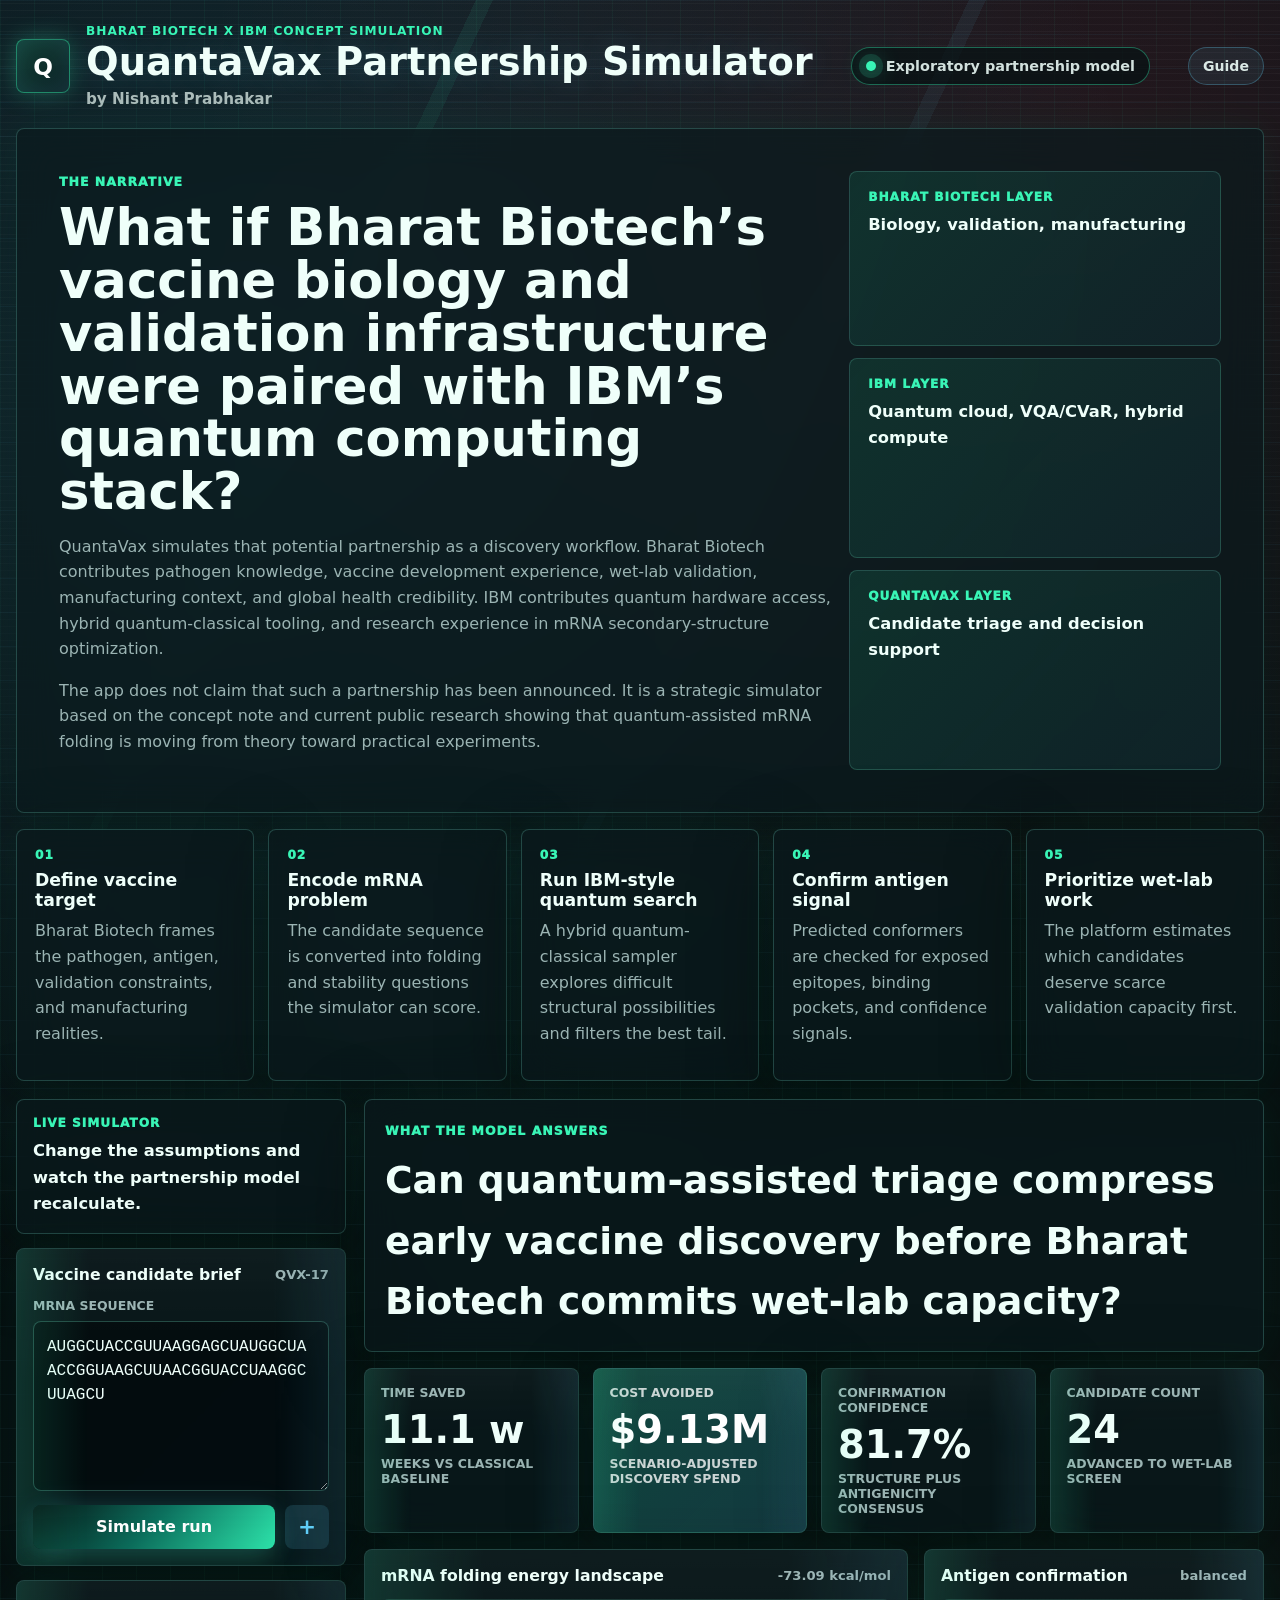
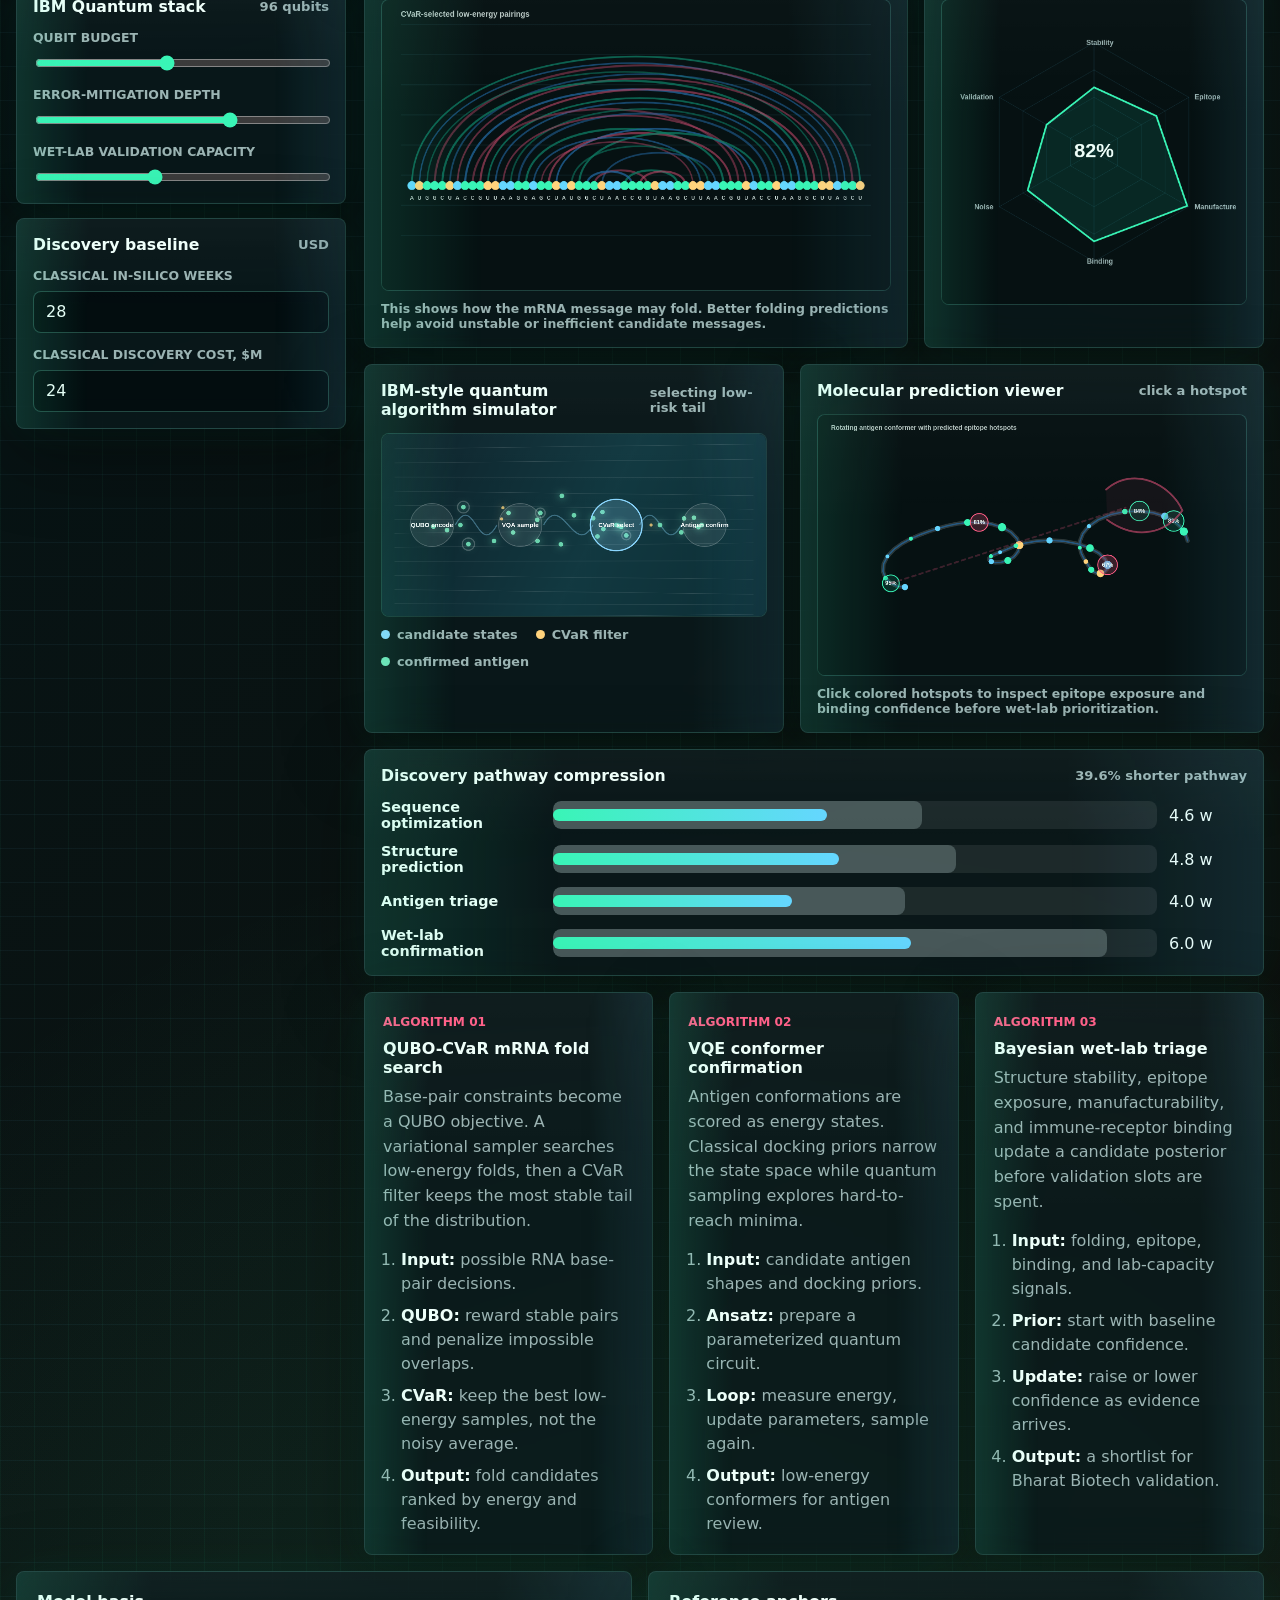
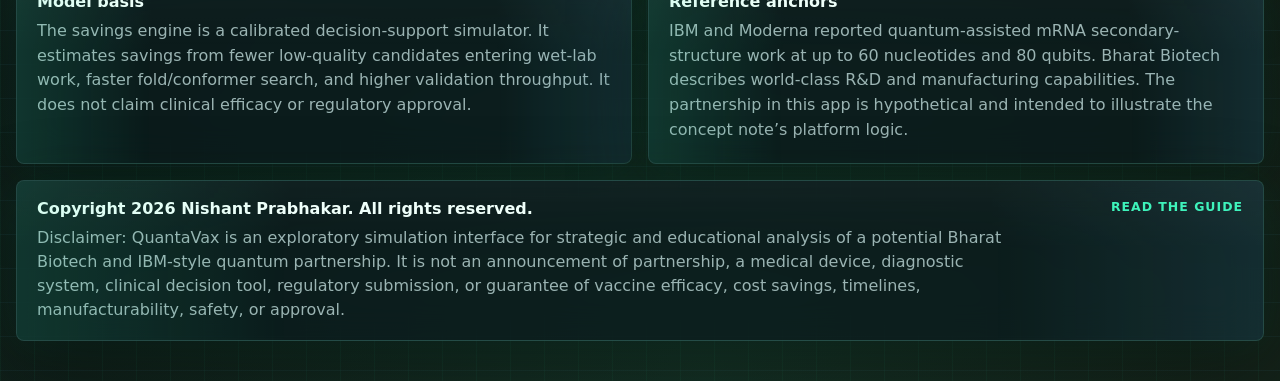
==== commit 32f084f5: "Explain quantum algorithm mechanics" ====
--- a/outputs/index.html
+++ b/outputs/index.html
@@ -217,16 +217,34 @@
               <span>Algorithm 01</span>
               <h3>QUBO-CVaR mRNA fold search</h3>
               <p>Base-pair constraints become a QUBO objective. A variational sampler searches low-energy folds, then a CVaR filter keeps the most stable tail of the distribution.</p>
+              <ol class="algorithm-steps">
+                <li><b>Input:</b> possible RNA base-pair decisions.</li>
+                <li><b>QUBO:</b> reward stable pairs and penalize impossible overlaps.</li>
+                <li><b>CVaR:</b> keep the best low-energy samples, not the noisy average.</li>
+                <li><b>Output:</b> fold candidates ranked by energy and feasibility.</li>
+              </ol>
             </article>
             <article class="algorithm-card">
               <span>Algorithm 02</span>
               <h3>VQE conformer confirmation</h3>
               <p>Antigen conformations are scored as energy states. Classical docking priors narrow the state space while quantum sampling explores hard-to-reach minima.</p>
+              <ol class="algorithm-steps">
+                <li><b>Input:</b> candidate antigen shapes and docking priors.</li>
+                <li><b>Ansatz:</b> prepare a parameterized quantum circuit.</li>
+                <li><b>Loop:</b> measure energy, update parameters, sample again.</li>
+                <li><b>Output:</b> low-energy conformers for antigen review.</li>
+              </ol>
             </article>
             <article class="algorithm-card">
               <span>Algorithm 03</span>
               <h3>Bayesian wet-lab triage</h3>
               <p>Structure stability, epitope exposure, manufacturability, and immune-receptor binding update a candidate posterior before validation slots are spent.</p>
+              <ol class="algorithm-steps">
+                <li><b>Input:</b> folding, epitope, binding, and lab-capacity signals.</li>
+                <li><b>Prior:</b> start with baseline candidate confidence.</li>
+                <li><b>Update:</b> raise or lower confidence as evidence arrives.</li>
+                <li><b>Output:</b> a shortlist for Bharat Biotech validation.</li>
+              </ol>
             </article>
           </section>
         </section>
--- a/outputs/styles.css
+++ b/outputs/styles.css
@@ -502,6 +502,19 @@
   margin-bottom: 0;
   color: var(--muted);
   line-height: 1.55;
+}
+
+.algorithm-steps {
+  display: grid;
+  gap: 8px;
+  margin: 14px 0 0;
+  padding-left: 18px;
+  color: var(--muted);
+  line-height: 1.5;
+}
+
+.algorithm-steps b {
+  color: var(--ink);
 }
 
 .evidence-band {
@@ -755,6 +768,7 @@
 
 .interactive-guide,
 .algorithm-explainer,
+.mechanics-panel,
 .accordion-panel,
 .research-panel,
 .deep-section {
@@ -865,6 +879,70 @@
 .algorithm-lanes article {
   padding: 18px;
   background: rgba(2, 9, 10, 0.32);
+}
+
+.mechanics-panel {
+  margin-top: 16px;
+  padding: 22px;
+}
+
+.mechanic-card {
+  display: grid;
+  grid-template-columns: minmax(240px, 0.32fr) minmax(0, 0.68fr);
+  gap: 18px;
+  padding: 20px 0;
+  border-top: 1px solid rgba(126, 242, 216, 0.14);
+}
+
+.mechanic-card:first-of-type {
+  border-top: 0;
+  padding-top: 0;
+}
+
+.mechanic-card:last-of-type {
+  padding-bottom: 0;
+}
+
+.mechanic-title span {
+  display: inline-block;
+  margin-bottom: 10px;
+  color: var(--rose);
+  font-size: 0.78rem;
+  font-weight: 950;
+  letter-spacing: 0.08em;
+  text-transform: uppercase;
+}
+
+.mechanic-title h3 {
+  font-size: clamp(1.2rem, 2vw, 1.8rem);
+  line-height: 1.08;
+}
+
+.mechanic-title p,
+.mechanic-flow p {
+  color: var(--muted);
+  line-height: 1.6;
+}
+
+.mechanic-flow {
+  display: grid;
+  gap: 12px;
+}
+
+.mechanic-flow div {
+  padding: 16px;
+  border: 1px solid rgba(126, 242, 216, 0.14);
+  border-radius: 8px;
+  background: rgba(2, 9, 10, 0.32);
+}
+
+.mechanic-flow strong {
+  display: block;
+  margin-bottom: 6px;
+}
+
+.mechanic-flow p {
+  margin-bottom: 0;
 }
 
 .accordion-panel details {
@@ -920,6 +998,7 @@
   .guide-flow,
   .concept-layout,
   .research-panel,
+  .mechanic-card,
   .algorithm-lanes {
     grid-template-columns: 1fr;
   }
@@ -982,6 +1061,7 @@
   .guide-flow,
   .narrative-flow,
   .detail-grid,
+  .mechanic-card,
   .algorithm-lanes {
     grid-template-columns: 1fr;
   }
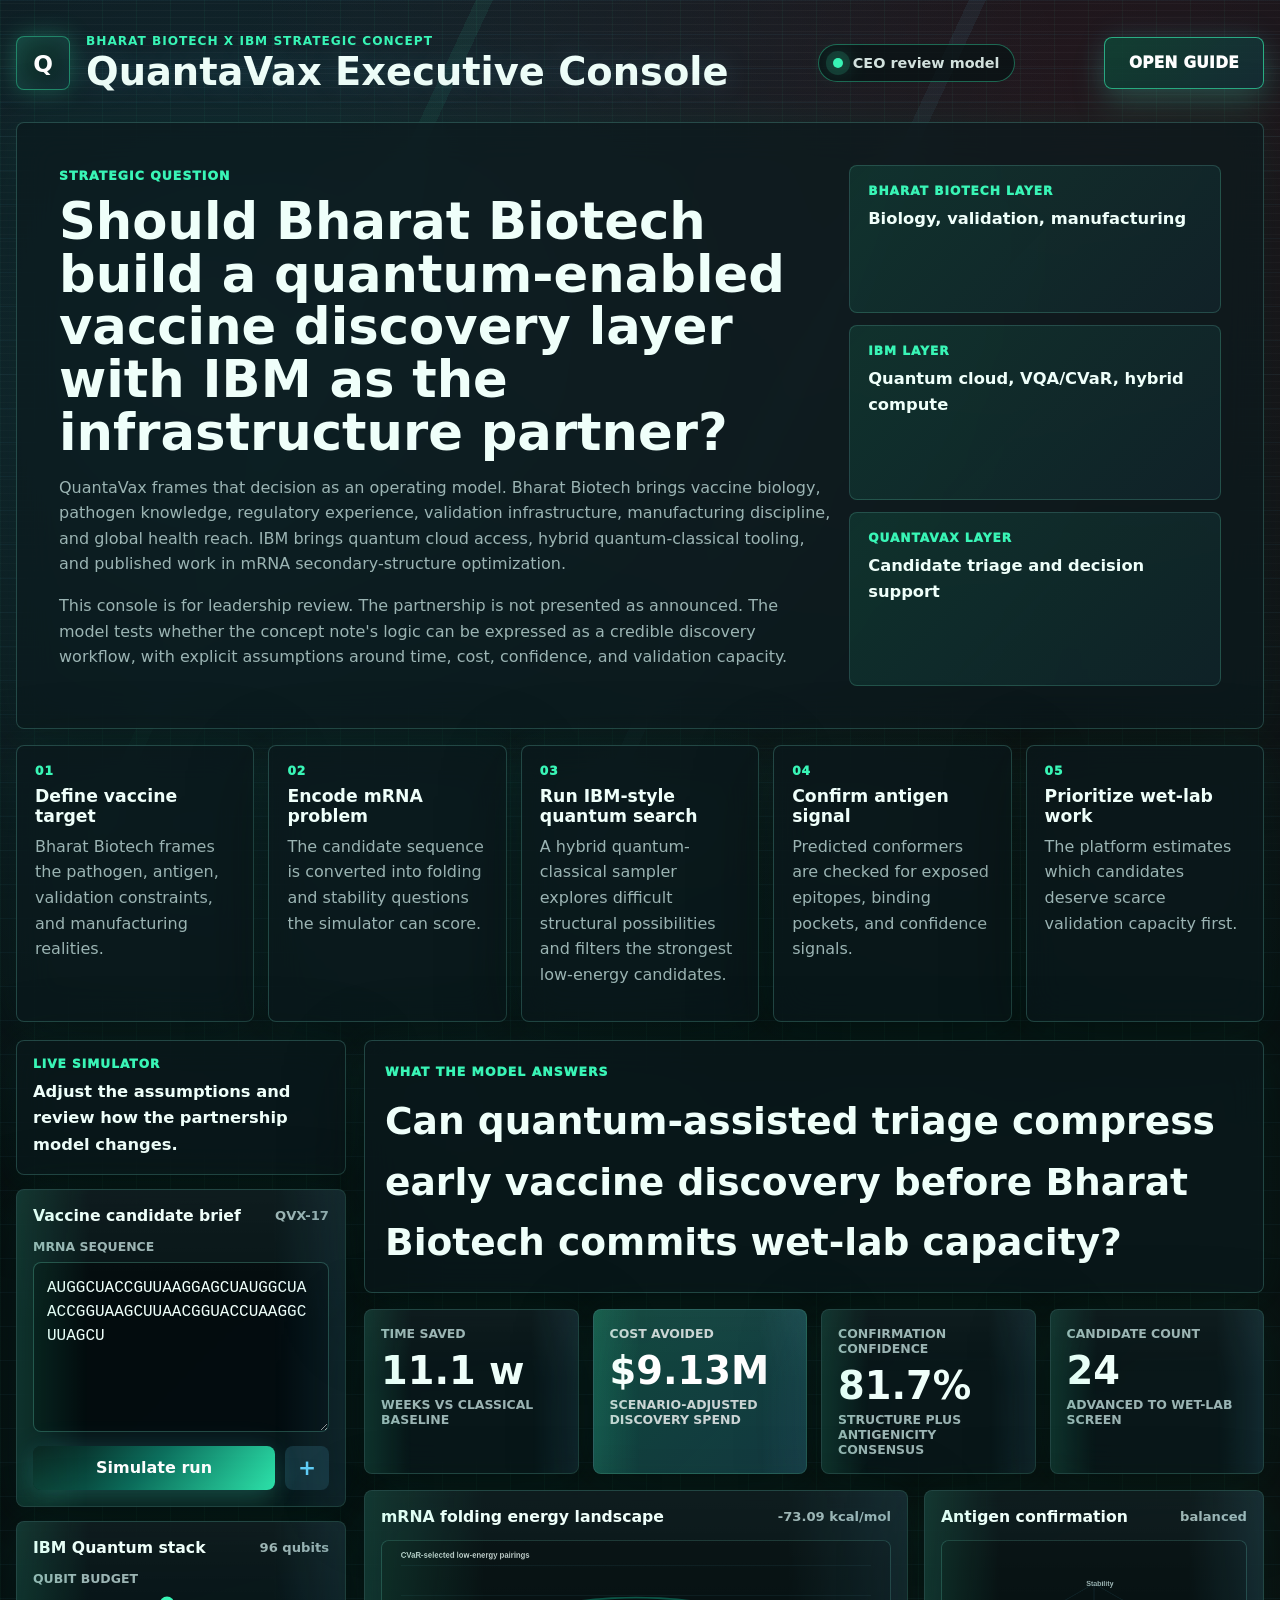
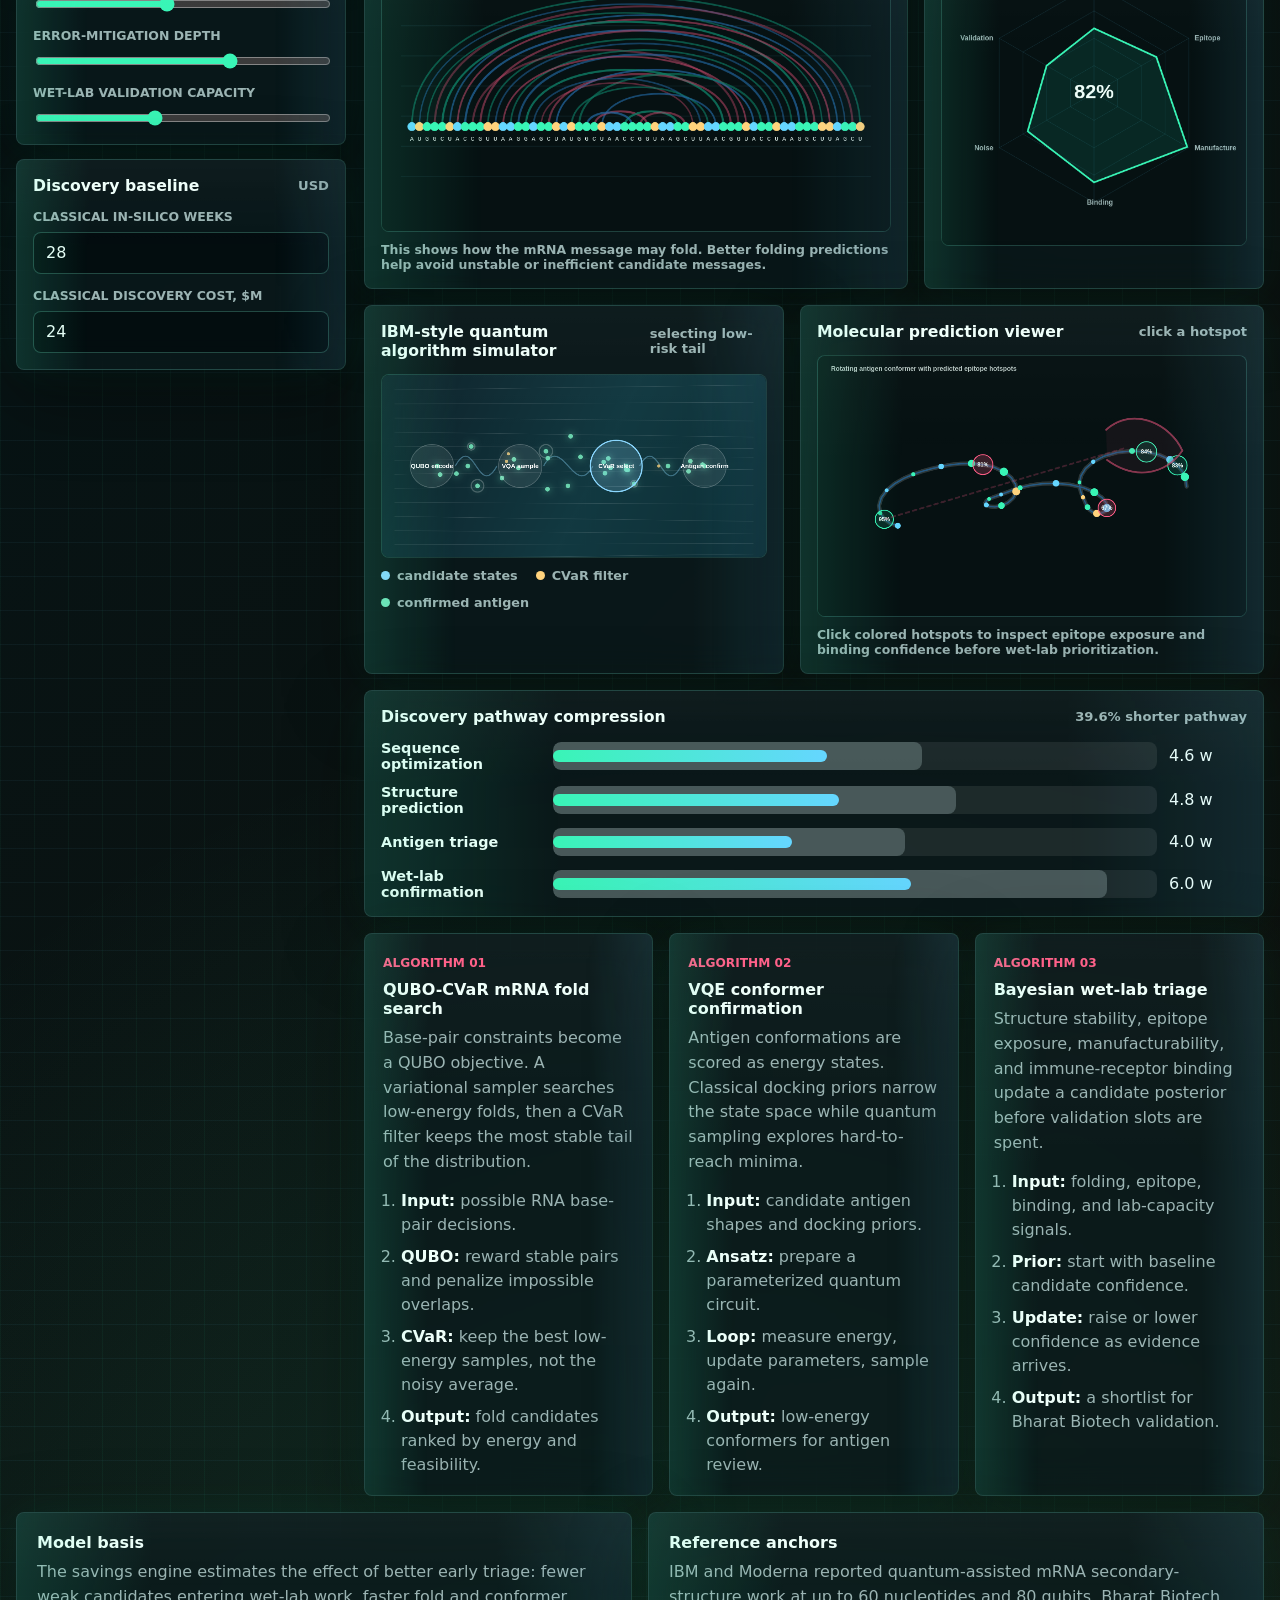
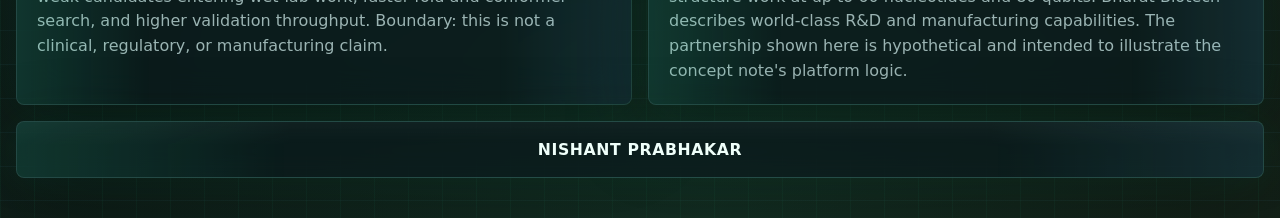
==== commit eb5dad73: "Polish executive console messaging" ====
--- a/outputs/index.html
+++ b/outputs/index.html
@@ -12,26 +12,25 @@
         <div class="brand">
           <div class="brand-mark" aria-hidden="true">Q</div>
           <div>
-            <p class="eyebrow">Bharat Biotech x IBM concept simulation</p>
-            <h1>QuantaVax Partnership Simulator</h1>
-            <p class="byline">by Nishant Prabhakar</p>
+            <p class="eyebrow">Bharat Biotech x IBM strategic concept</p>
+            <h1>QuantaVax Executive Console</h1>
           </div>
         </div>
         <div class="status-strip" aria-label="simulation status">
           <span class="pulse-dot"></span>
-          Exploratory partnership model
+          CEO review model
         </div>
         <nav class="top-actions" aria-label="site navigation">
-          <a href="./learn.html">Guide</a>
+          <a href="./learn.html">Open Guide</a>
         </nav>
       </header>
 
       <section class="partnership-hero">
         <div class="partnership-copy">
-          <span class="section-kicker">The narrative</span>
-          <h2>What if Bharat Biotech’s vaccine biology and validation infrastructure were paired with IBM’s quantum computing stack?</h2>
-          <p>QuantaVax simulates that potential partnership as a discovery workflow. Bharat Biotech contributes pathogen knowledge, vaccine development experience, wet-lab validation, manufacturing context, and global health credibility. IBM contributes quantum hardware access, hybrid quantum-classical tooling, and research experience in mRNA secondary-structure optimization.</p>
-          <p>The app does not claim that such a partnership has been announced. It is a strategic simulator based on the concept note and current public research showing that quantum-assisted mRNA folding is moving from theory toward practical experiments.</p>
+          <span class="section-kicker">Strategic question</span>
+          <h2>Should Bharat Biotech build a quantum-enabled vaccine discovery layer with IBM as the infrastructure partner?</h2>
+          <p>QuantaVax frames that decision as an operating model. Bharat Biotech brings vaccine biology, pathogen knowledge, regulatory experience, validation infrastructure, manufacturing discipline, and global health reach. IBM brings quantum cloud access, hybrid quantum-classical tooling, and published work in mRNA secondary-structure optimization.</p>
+          <p>This console is for leadership review. The partnership is not presented as announced. The model tests whether the concept note's logic can be expressed as a credible discovery workflow, with explicit assumptions around time, cost, confidence, and validation capacity.</p>
         </div>
         <aside class="partnership-stack">
           <article>
@@ -63,7 +62,7 @@
         <article>
           <span>03</span>
           <strong>Run IBM-style quantum search</strong>
-          <p>A hybrid quantum-classical sampler explores difficult structural possibilities and filters the best tail.</p>
+          <p>A hybrid quantum-classical sampler explores difficult structural possibilities and filters the strongest low-energy candidates.</p>
         </article>
         <article>
           <span>04</span>
@@ -81,7 +80,7 @@
         <aside class="control-rail" aria-label="simulation controls">
           <div class="rail-intro">
             <span>Live simulator</span>
-            <strong>Change the assumptions and watch the partnership model recalculate.</strong>
+            <strong>Adjust the assumptions and review how the partnership model changes.</strong>
           </div>
           <div class="panel compact">
             <div class="panel-head">
@@ -253,20 +252,16 @@
       <section class="evidence-band">
         <article>
           <h2>Model basis</h2>
-          <p>The savings engine is a calibrated decision-support simulator. It estimates savings from fewer low-quality candidates entering wet-lab work, faster fold/conformer search, and higher validation throughput. It does not claim clinical efficacy or regulatory approval.</p>
+          <p>The savings engine estimates the effect of better early triage: fewer weak candidates entering wet-lab work, faster fold and conformer search, and higher validation throughput. Boundary: this is not a clinical, regulatory, or manufacturing claim.</p>
         </article>
         <article>
           <h2>Reference anchors</h2>
-          <p>IBM and Moderna reported quantum-assisted mRNA secondary-structure work at up to 60 nucleotides and 80 qubits. Bharat Biotech describes world-class R&D and manufacturing capabilities. The partnership in this app is hypothetical and intended to illustrate the concept note’s platform logic.</p>
-        </article>
-      </section>
-
-      <footer class="site-footer">
-        <div>
-          <strong>Copyright 2026 Nishant Prabhakar. All rights reserved.</strong>
-          <p>Disclaimer: QuantaVax is an exploratory simulation interface for strategic and educational analysis of a potential Bharat Biotech and IBM-style quantum partnership. It is not an announcement of partnership, a medical device, diagnostic system, clinical decision tool, regulatory submission, or guarantee of vaccine efficacy, cost savings, timelines, manufacturability, safety, or approval.</p>
-        </div>
-        <span><a href="./learn.html">Read the guide</a></span>
+          <p>IBM and Moderna reported quantum-assisted mRNA secondary-structure work at up to 60 nucleotides and 80 qubits. Bharat Biotech describes world-class R&D and manufacturing capabilities. The partnership shown here is hypothetical and intended to illustrate the concept note's platform logic.</p>
+        </article>
+      </section>
+
+      <footer class="site-footer attribution-footer">
+        <strong>Nishant Prabhakar</strong>
       </footer>
     </main>
 
--- a/outputs/styles.css
+++ b/outputs/styles.css
@@ -146,14 +146,23 @@
 .top-actions a {
   display: inline-flex;
   align-items: center;
-  min-height: 38px;
-  padding: 0 14px;
-  border: 1px solid rgba(101, 214, 255, 0.28);
-  border-radius: 999px;
-  background: rgba(101, 214, 255, 0.08);
-  color: rgba(239, 255, 250, 0.9);
-  font-size: 0.88rem;
-  font-weight: 850;
+  min-height: 52px;
+  padding: 0 24px;
+  border: 1px solid rgba(57, 245, 182, 0.62);
+  border-radius: 8px;
+  background: linear-gradient(135deg, rgba(57, 245, 182, 0.22), rgba(101, 214, 255, 0.16)), rgba(2, 9, 10, 0.84);
+  color: #ffffff;
+  font-size: 0.96rem;
+  font-weight: 950;
+  letter-spacing: 0.02em;
+  text-transform: uppercase;
+  box-shadow: 0 16px 34px rgba(57, 245, 182, 0.18), 0 0 30px rgba(101, 214, 255, 0.12);
+}
+
+.top-actions a:hover,
+.top-actions a:focus-visible {
+  border-color: rgba(255, 211, 124, 0.76);
+  box-shadow: 0 18px 40px rgba(57, 245, 182, 0.24), 0 0 36px rgba(255, 211, 124, 0.16);
 }
 
 .pulse-dot {
@@ -541,9 +550,18 @@
   padding: 18px 20px;
 }
 
+.attribution-footer {
+  justify-content: center;
+  text-align: center;
+}
+
 .site-footer strong {
   display: block;
-  margin-bottom: 8px;
+  margin-bottom: 0;
+  color: var(--ink);
+  font-size: 0.98rem;
+  letter-spacing: 0.04em;
+  text-transform: uppercase;
 }
 
 .site-footer p {
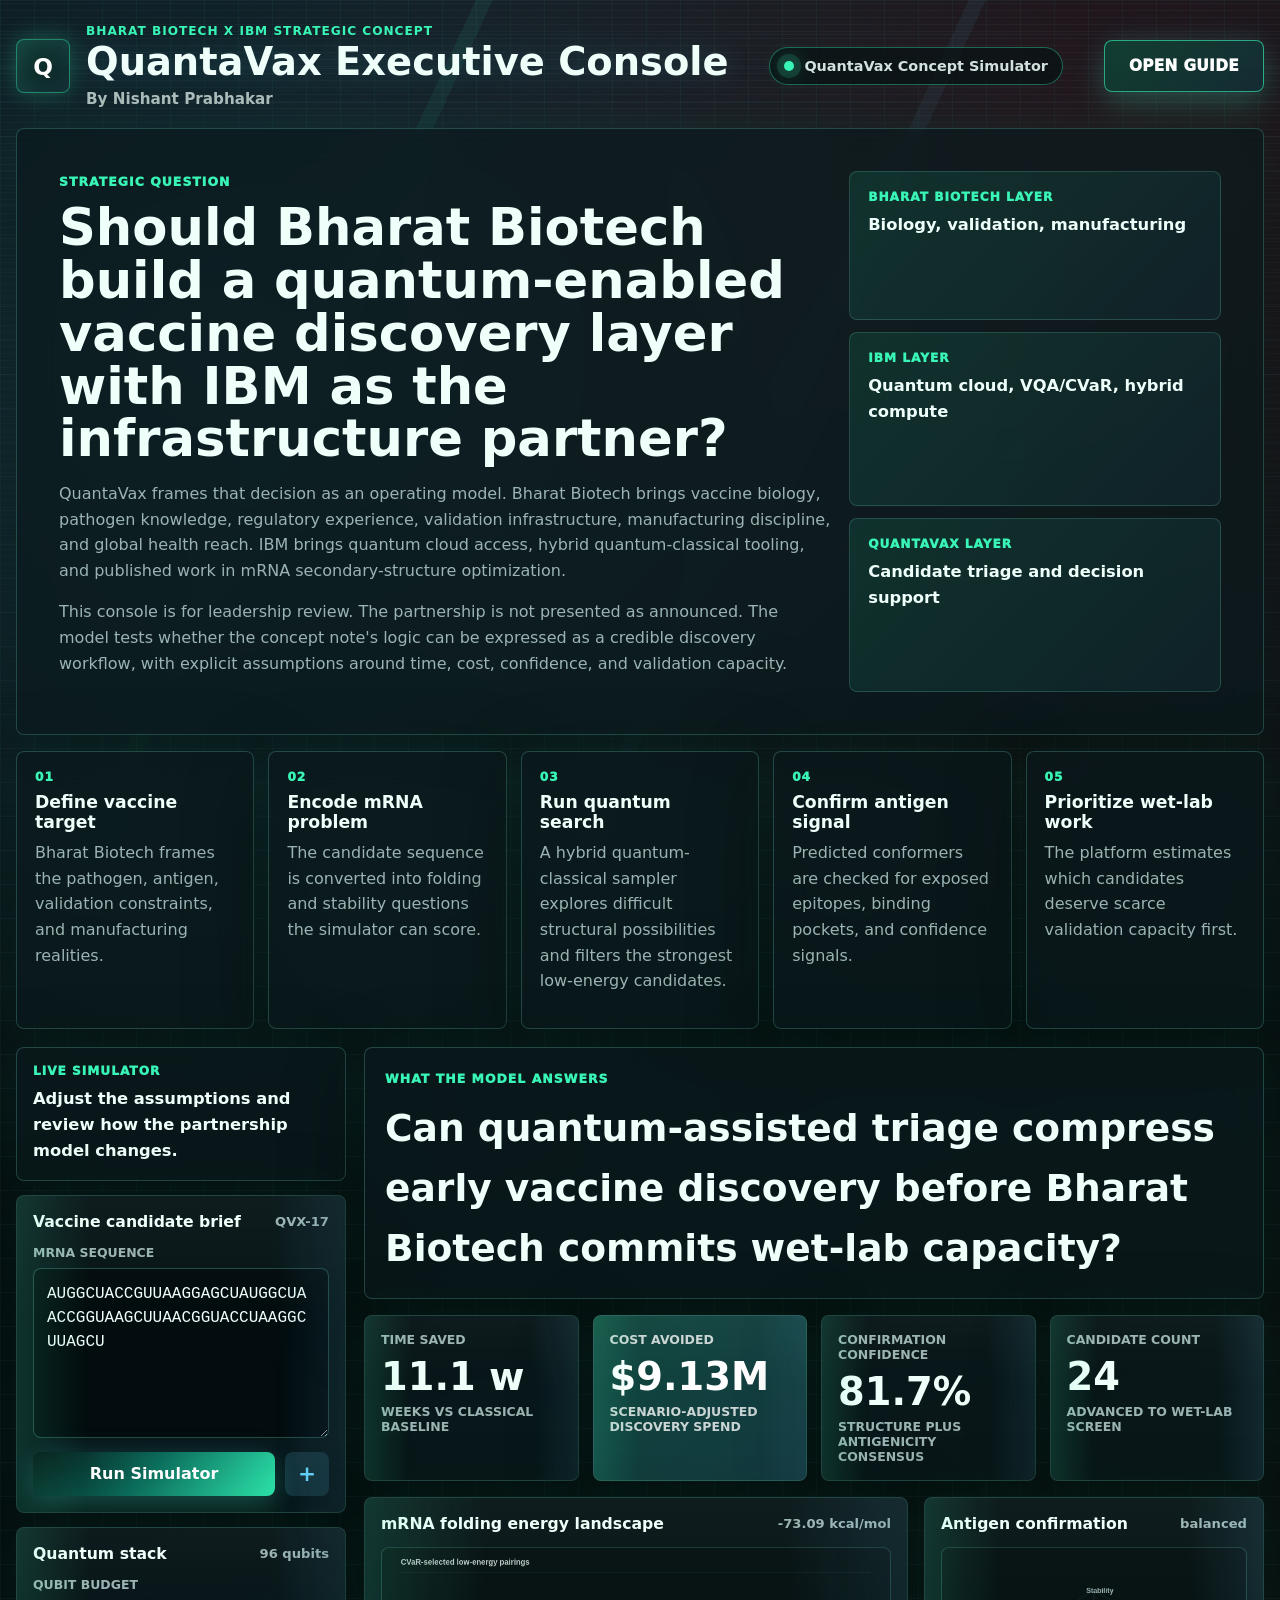
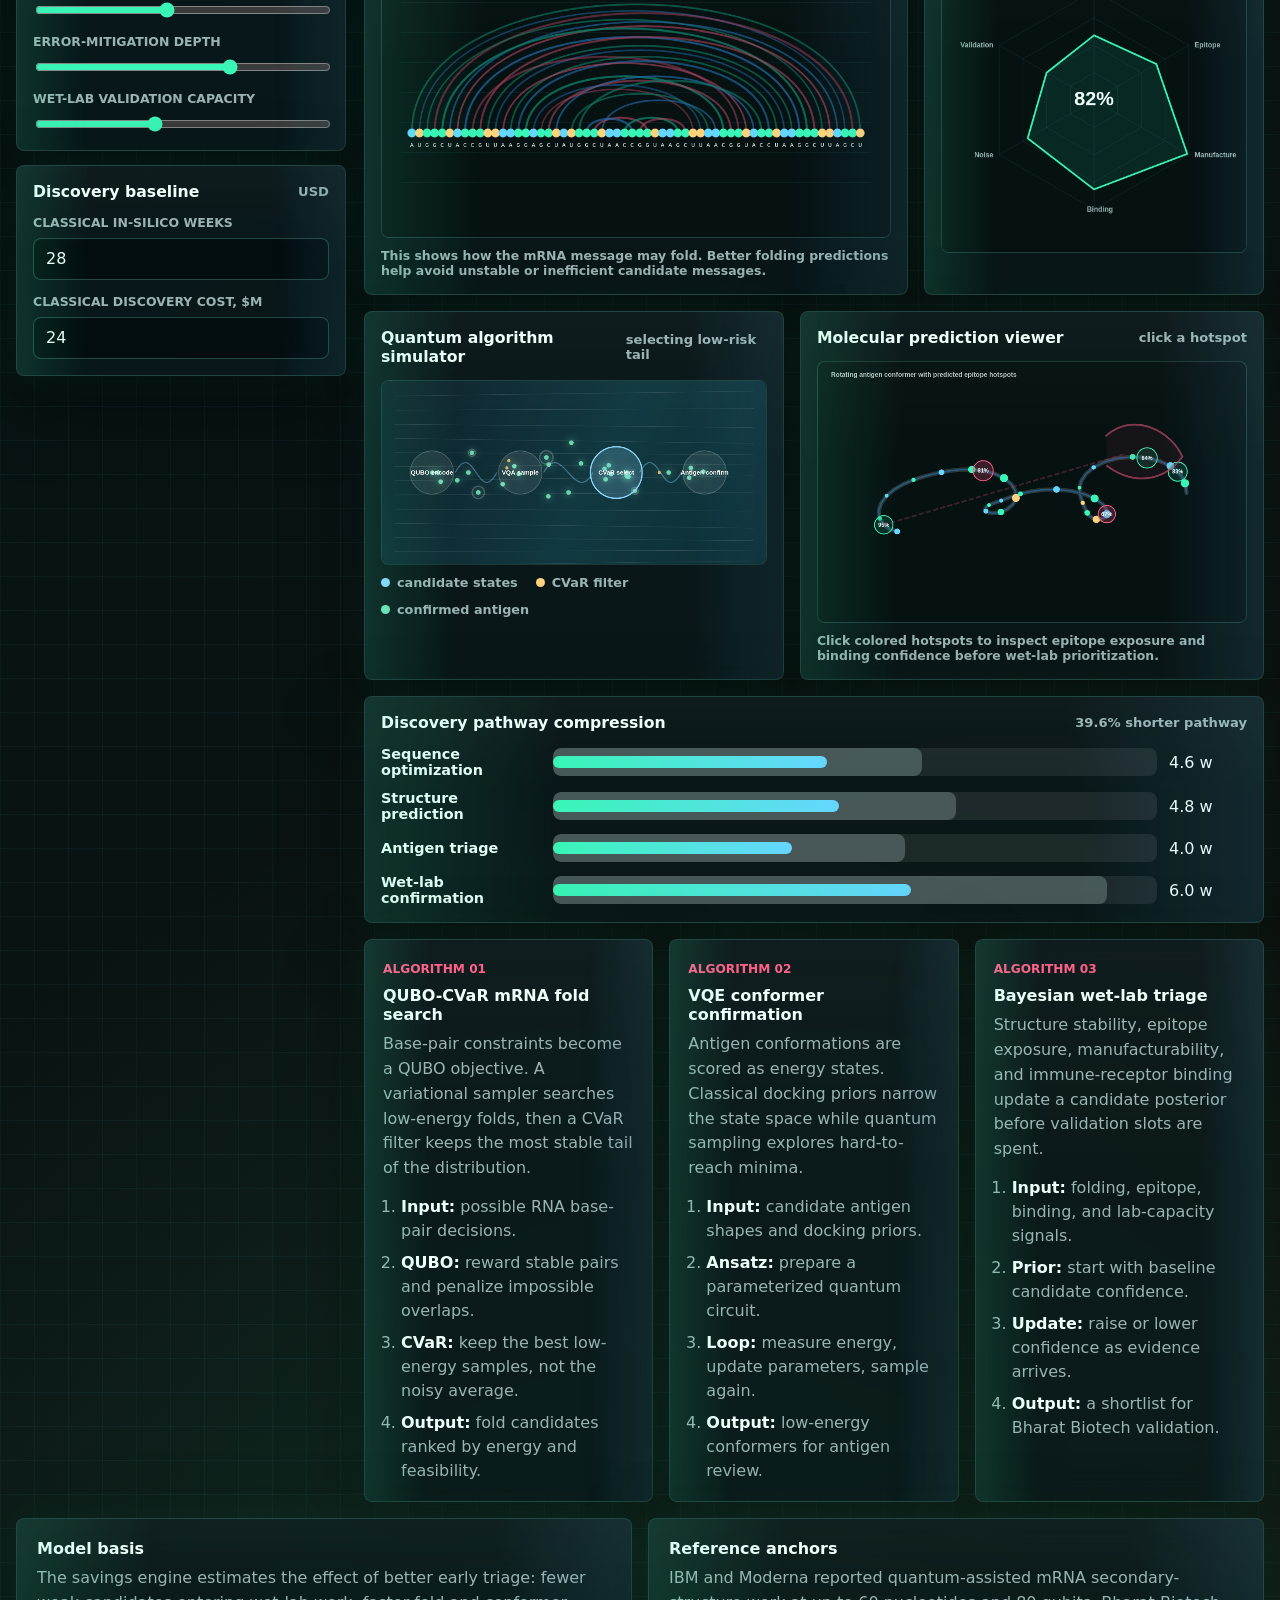
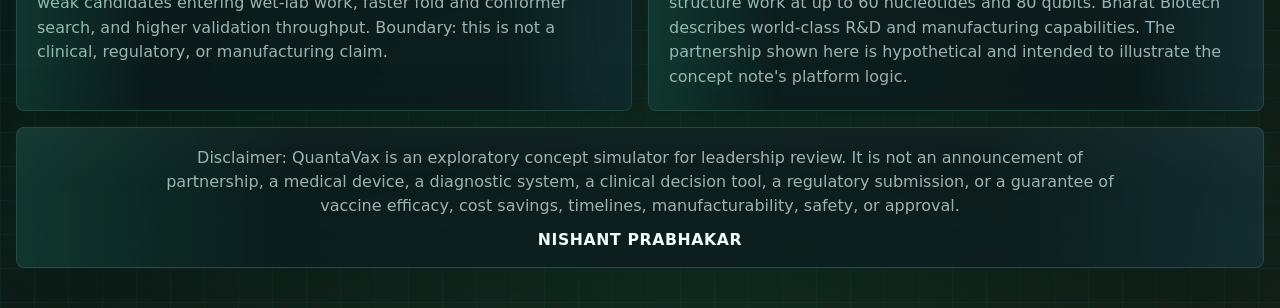
==== commit c36401fa: "Restore byline disclaimer and improve simulator interactions" ====
--- a/outputs/index.html
+++ b/outputs/index.html
@@ -14,11 +14,12 @@
           <div>
             <p class="eyebrow">Bharat Biotech x IBM strategic concept</p>
             <h1>QuantaVax Executive Console</h1>
+            <p class="byline">By Nishant Prabhakar</p>
           </div>
         </div>
         <div class="status-strip" aria-label="simulation status">
           <span class="pulse-dot"></span>
-          CEO review model
+          QuantaVax Concept Simulator
         </div>
         <nav class="top-actions" aria-label="site navigation">
           <a href="./learn.html">Open Guide</a>
@@ -61,7 +62,7 @@
         </article>
         <article>
           <span>03</span>
-          <strong>Run IBM-style quantum search</strong>
+          <strong>Run quantum search</strong>
           <p>A hybrid quantum-classical sampler explores difficult structural possibilities and filters the strongest low-energy candidates.</p>
         </article>
         <article>
@@ -92,14 +93,14 @@
               <textarea id="sequenceInput" spellcheck="false">AUGGCUACCGUUAAGGAGCUAUGGCUAACCGGUAAGCUUAACGGUACCUAAGGCUUAGCU</textarea>
             </label>
             <div class="button-row">
-              <button id="runButton" class="primary-button" type="button">Simulate run</button>
+              <button id="runButton" class="primary-button" type="button">Run Simulator</button>
               <button id="mutateButton" class="icon-button" type="button" aria-label="Generate variant" title="Generate variant">+</button>
             </div>
           </div>
 
           <div class="panel compact">
             <div class="panel-head">
-              <h2>IBM Quantum stack</h2>
+              <h2>Quantum stack</h2>
               <span id="qubitReadout">96 qubits</span>
             </div>
             <label class="slider">
@@ -182,7 +183,7 @@
           <div class="simulation-grid">
             <article class="visual-panel quantum-panel">
               <div class="panel-head">
-                <h2>IBM-style quantum algorithm simulator</h2>
+                <h2>Quantum algorithm simulator</h2>
                 <span id="quantumStage">sampling states</span>
               </div>
               <canvas id="quantumCanvas" width="920" height="440" aria-label="animated quantum algorithm flow"></canvas>
@@ -261,7 +262,10 @@
       </section>
 
       <footer class="site-footer attribution-footer">
-        <strong>Nishant Prabhakar</strong>
+        <div>
+          <p>Disclaimer: QuantaVax is an exploratory concept simulator for leadership review. It is not an announcement of partnership, a medical device, a diagnostic system, a clinical decision tool, a regulatory submission, or a guarantee of vaccine efficacy, cost savings, timelines, manufacturability, safety, or approval.</p>
+          <strong>Nishant Prabhakar</strong>
+        </div>
       </footer>
     </main>
 
--- a/outputs/styles.css
+++ b/outputs/styles.css
@@ -202,6 +202,60 @@
   background: var(--panel);
   box-shadow: var(--shadow);
   backdrop-filter: blur(18px);
+  transition: border-color 180ms ease, box-shadow 180ms ease, transform 180ms ease, background 180ms ease;
+}
+
+.panel:hover,
+.visual-panel:hover,
+.timeline-panel:hover,
+.algorithm-card:hover,
+.metric-card:hover,
+.evidence-band article:hover,
+.site-footer:hover,
+.partnership-hero:hover,
+.narrative-flow article:hover,
+.rail-intro:hover,
+.stage-intro:hover,
+.guide-hero:hover,
+.guide-flow article:hover,
+.interactive-guide:hover,
+.deep-section:hover,
+.detail-card:hover,
+.algorithm-explainer:hover,
+.algorithm-lanes article:hover,
+.mechanics-panel:hover,
+.mechanic-card:hover,
+.mechanic-flow div:hover,
+.accordion-panel:hover,
+.research-panel:hover,
+.guide-summary:hover,
+.panel.is-glowing,
+.visual-panel.is-glowing,
+.timeline-panel.is-glowing,
+.algorithm-card.is-glowing,
+.metric-card.is-glowing,
+.evidence-band article.is-glowing,
+.site-footer.is-glowing,
+.partnership-hero.is-glowing,
+.narrative-flow article.is-glowing,
+.rail-intro.is-glowing,
+.stage-intro.is-glowing,
+.guide-hero.is-glowing,
+.guide-flow article.is-glowing,
+.interactive-guide.is-glowing,
+.deep-section.is-glowing,
+.detail-card.is-glowing,
+.algorithm-explainer.is-glowing,
+.algorithm-lanes article.is-glowing,
+.mechanics-panel.is-glowing,
+.mechanic-card.is-glowing,
+.mechanic-flow div.is-glowing,
+.accordion-panel.is-glowing,
+.research-panel.is-glowing,
+.guide-summary.is-glowing {
+  border-color: rgba(57, 245, 182, 0.7);
+  box-shadow: 0 24px 80px rgba(0, 0, 0, 0.46), 0 0 34px rgba(57, 245, 182, 0.2), inset 0 0 18px rgba(101, 214, 255, 0.08);
+  transform: translateY(-2px);
 }
 
 .panel::before,
@@ -566,7 +620,7 @@
 
 .site-footer p {
   max-width: 980px;
-  margin-bottom: 0;
+  margin: 0 auto 12px;
   color: var(--muted);
   line-height: 1.5;
 }
@@ -605,6 +659,7 @@
   background: var(--panel);
   box-shadow: var(--shadow);
   backdrop-filter: blur(18px);
+  transition: border-color 180ms ease, box-shadow 180ms ease, transform 180ms ease, background 180ms ease;
 }
 
 .partnership-hero {
